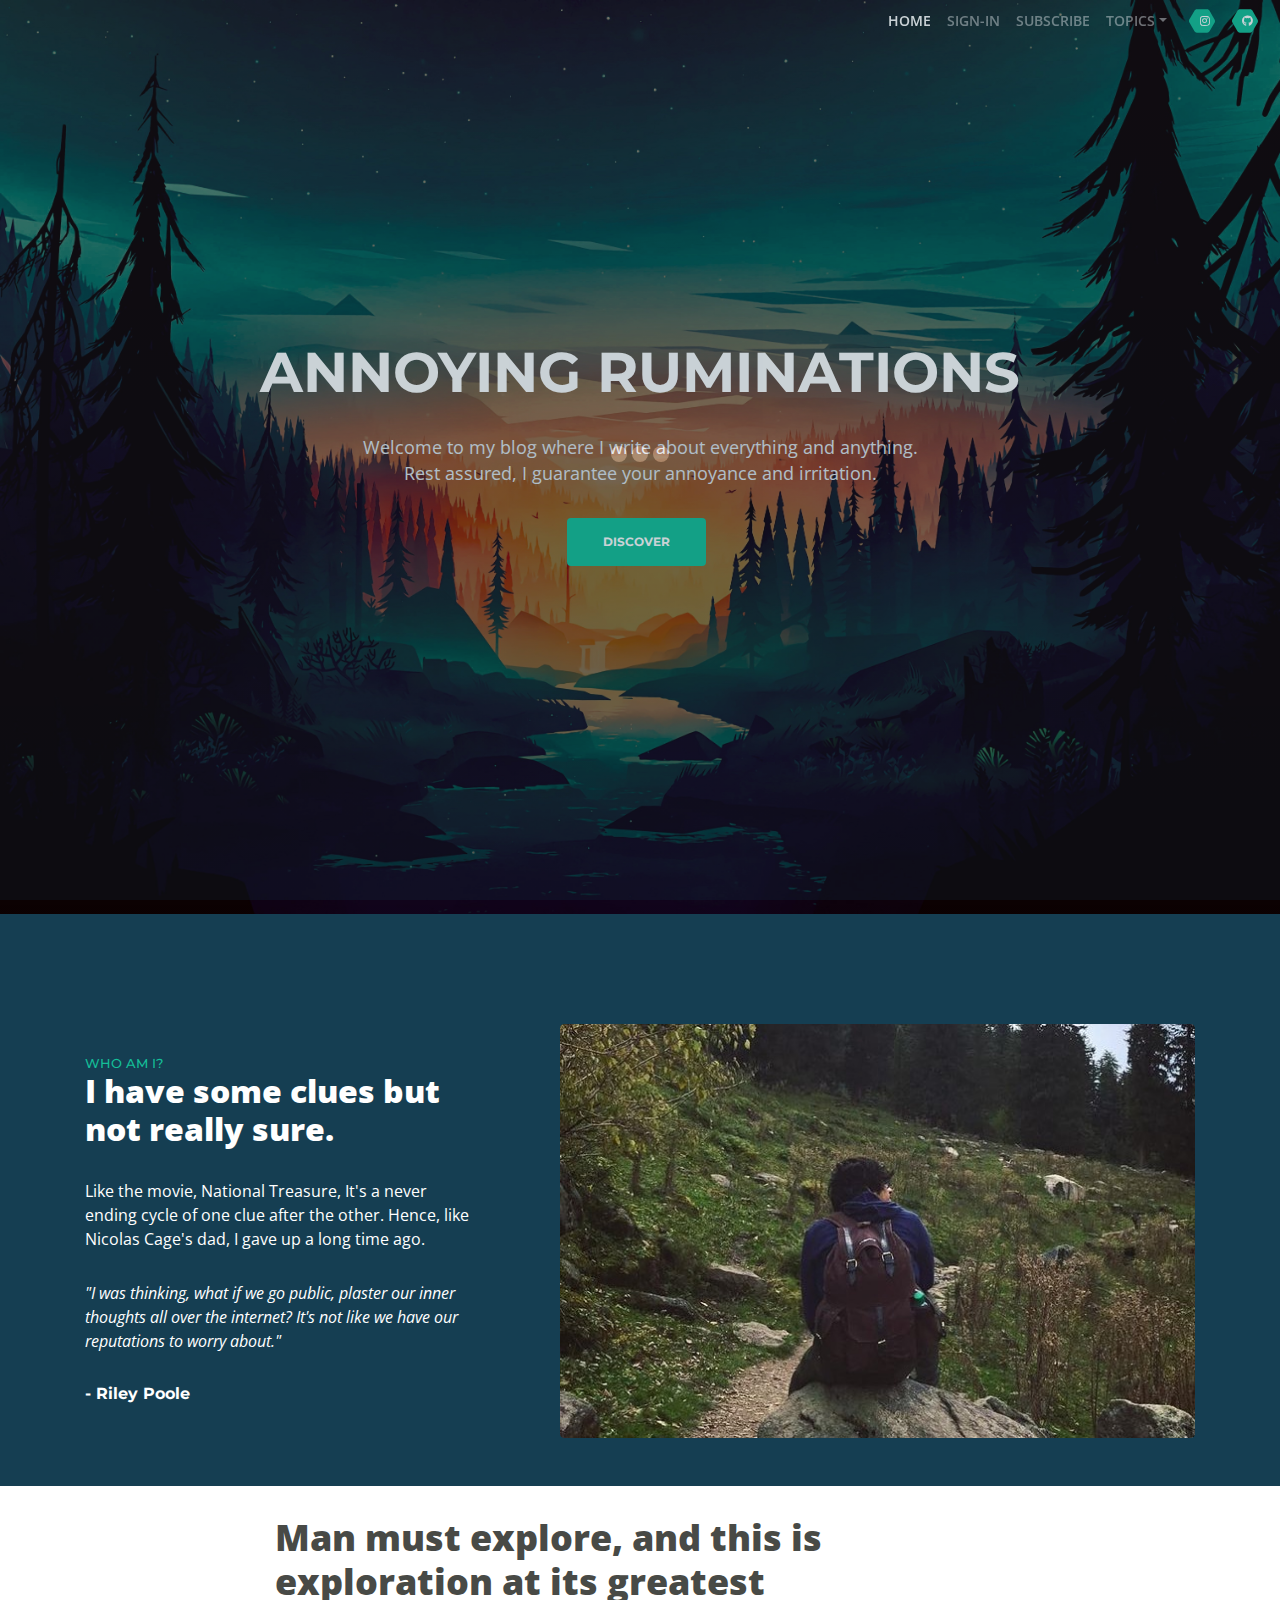
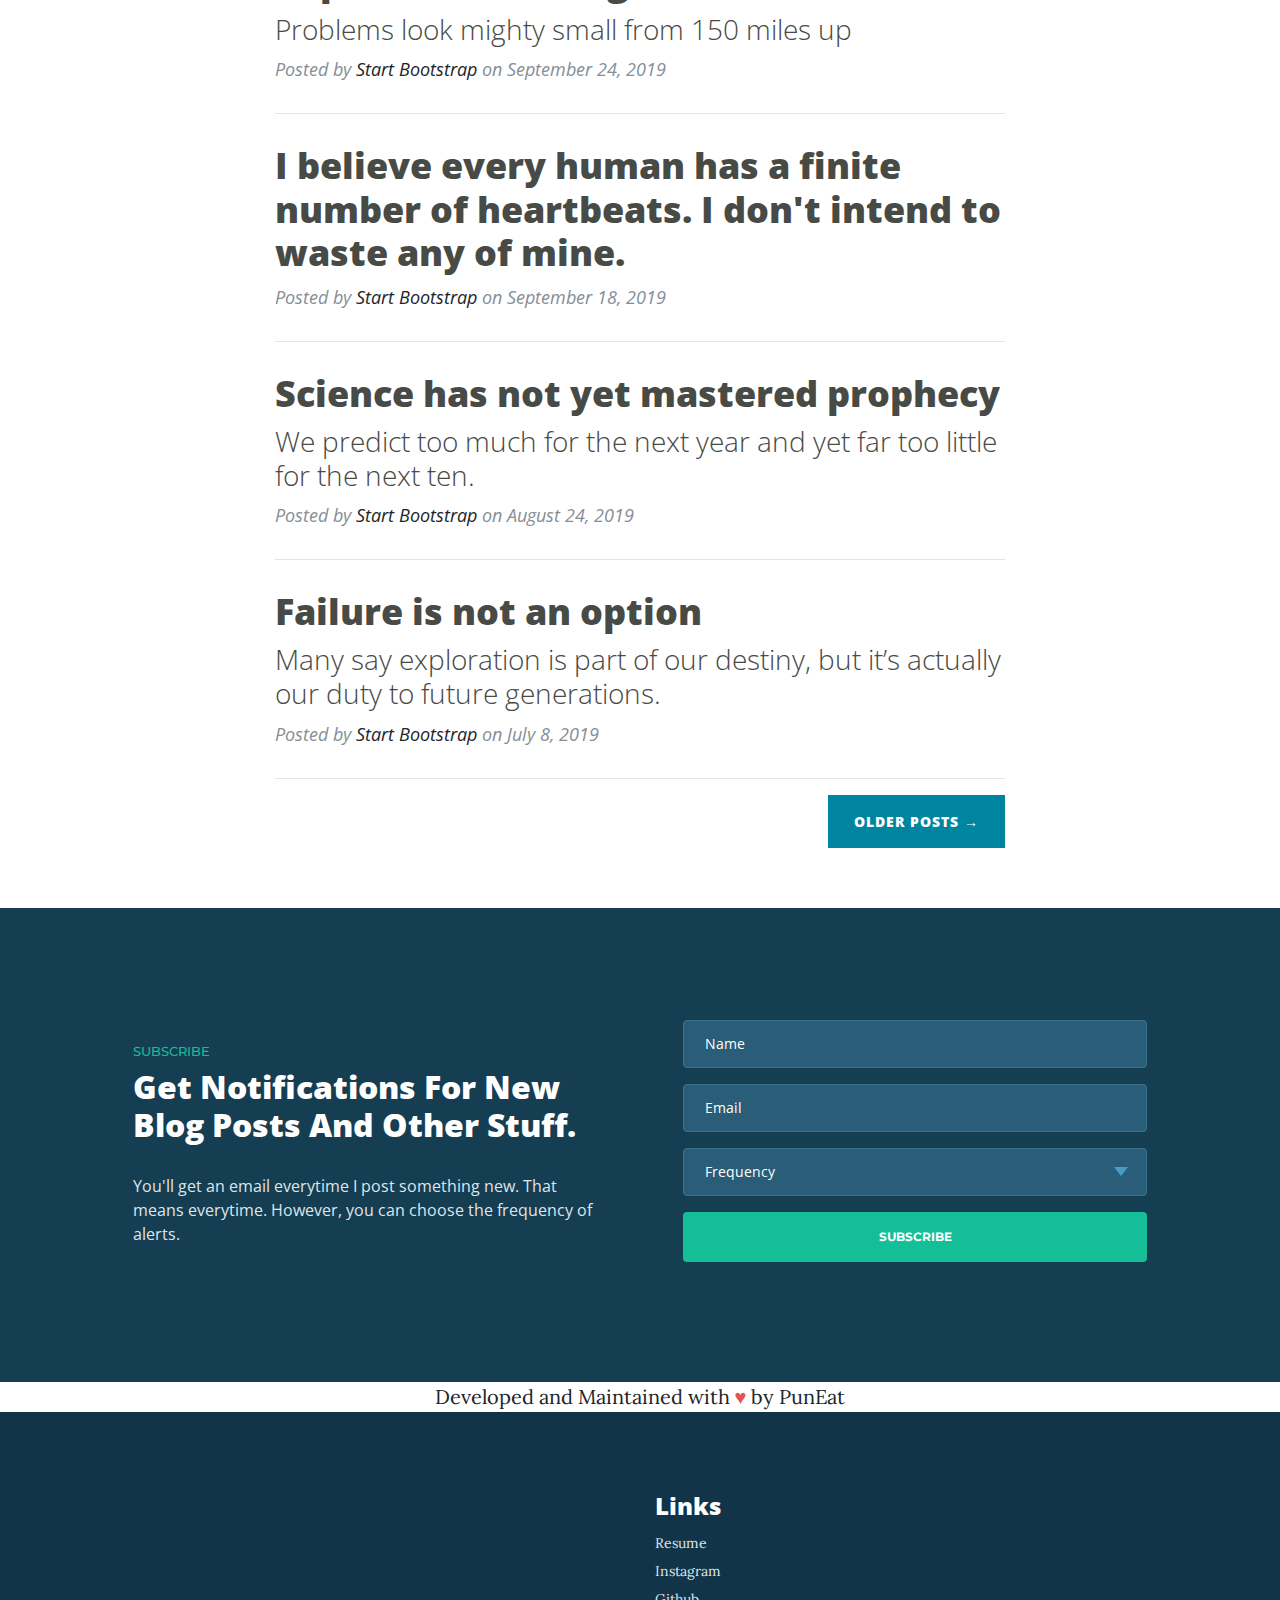
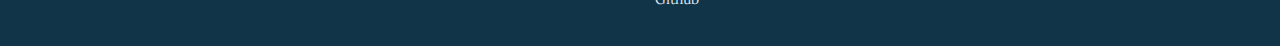
==== index.html @ 143c1df4 "added blog components" ====
<!DOCTYPE html>
<html lang="en">
<head>
    <meta charset="utf-8">
    <meta name="viewport" content="width=device-width, initial-scale=1, shrink-to-fit=no">
    
    <!-- SEO Meta Tags -->


    <!-- OG Meta Tags to improve the way the post looks when you share the page on LinkedIn, Facebook, Google+ -->
	<meta property="og:site_name" content="" /> <!-- website name -->
	<meta property="og:site" content="" /> <!-- website link -->
	<meta property="og:title" content=""/> <!-- title shown in the actual shared post -->
	<meta property="og:description" content="" /> <!-- description shown in the actual shared post -->
	<meta property="og:image" content="" /> <!-- image link, make sure it's jpg -->
	<meta property="og:url" content="" /> <!-- where do you want your post to link to -->
	<meta property="og:type" content="article" />

    <!-- Website Title -->
    <title>my Blog</title>
    
    <!-- Styles -->
    <link href="https://fonts.googleapis.com/css?family=Montserrat:500,700&display=swap&subset=latin-ext" rel="stylesheet">
    <link href="https://fonts.googleapis.com/css?family=Open+Sans:400,400i,600&display=swap&subset=latin-ext" rel="stylesheet">
    <link href="css/bootstrap.css" rel="stylesheet">
    <link href="css/fontawesome-all.css" rel="stylesheet">
    <link href="css/swiper.css" rel="stylesheet">
	<link href="css/magnific-popup.css" rel="stylesheet">
	<link href="css/styles.css" rel="stylesheet">

    <link href="vendor/bootstrap/css/bootstrap.min.css" rel="stylesheet">

  <!-- Custom fonts for this template -->
  <link href="vendor/fontawesome-free/css/all.min.css" rel="stylesheet" type="text/css">
  <link href='https://fonts.googleapis.com/css?family=Lora:400,700,400italic,700italic' rel='stylesheet' type='text/css'>
  <link href='https://fonts.googleapis.com/css?family=Open+Sans:300italic,400italic,600italic,700italic,800italic,400,300,600,700,800' rel='stylesheet' type='text/css'>

  <!-- Custom styles for this template -->
  <link href="css/clean-blog.min.css" rel="stylesheet">
	
	<!-- Favicon  -->
    <link rel="icon" href="images/favicon.png">
</head>
<body data-spy="scroll" data-target=".fixed-top">
    
    <!-- Preloader -->
	<div class="spinner-wrapper">
        <div class="spinner">
            <div class="bounce1"></div>
            <div class="bounce2"></div>
            <div class="bounce3"></div>
        </div>
    </div>
    <!-- end of preloader -->
    

    <!-- Navbar -->
    <nav class="navbar navbar-expand-md navbar-dark navbar-custom fixed-top">
        <!-- Text Logo - Use this if you don't have a graphic logo -->
        <!-- <a class="navbar-brand logo-text page-scroll" href="index.html">Aria</a> -->

        <!-- Image Logo -->
        <!-- <a class="navbar-brand logo-image" href="index.html"><img src="images/me.png" alt="alternative"></a> -->
        
        <!-- Mobile Menu Toggle Button -->
        <button class="navbar-toggler" type="button" data-toggle="collapse" data-target="#navbarsExampleDefault" aria-controls="navbarsExampleDefault" aria-expanded="false" aria-label="Toggle navigation">
            <span class="navbar-toggler-awesome fas fa-bars"></span>
            <span class="navbar-toggler-awesome fas fa-times"></span>
        </button>
        <!-- end of mobile menu toggle button -->

        <div class="collapse navbar-collapse" id="navbarsExampleDefault">
            <ul class="navbar-nav ml-auto">
                <li class="nav-item">
                    <a class="nav-link page-scroll" href="#header">HOME <span class="sr-only">(current)</span></a>
                </li>

                <li class="nav-item">
                    <a class="nav-link page-scroll" href="login.html">SIGN-IN <span class="sr-only">(current)</span></a>
                </li>

                <li class="nav-item">
                    <a class="nav-link page-scroll" href="#subscribe">SUBSCRIBE <span class="sr-only">(current)</span></a>
                </li>


                <!-- Dropdown Menu -->          
                <li class="nav-item dropdown">
                    <a class="nav-link dropdown-toggle page-scroll" href="#about" id="navbarDropdown" role="button" aria-haspopup="true" aria-expanded="false">TOPICS</a>
                    <div class="dropdown-menu" aria-labelledby="navbarDropdown">
                        <a class="dropdown-item" href="terms-conditions.html"><span class="item-text">SCIENCE</span></a>
                        <div class="dropdown-items-divide-hr"></div>

                        <a class="dropdown-item" href="privacy-policy.html"><span class="item-text">ABSTRACT</span></a>
                        <div class="dropdown-items-divide-hr"></div>

                        <a class="dropdown-item" href="privacy-policy.html"><span class="item-text">PERSONAL</span></a>
                        <div class="dropdown-items-divide-hr"></div>

                        <a class="dropdown-item" href="privacy-policy.html"><span class="item-text">WORLD AFFAIRS</span></a>
                        <div class="dropdown-items-divide-hr"></div>

                        <a class="dropdown-item" href="privacy-policy.html"><span class="item-text">NATIONAL AFFAIRS</span></a>
                    </div>
                </li>
                <!-- end of dropdown menu -->

            </ul>
            <span class="nav-item social-icons">
                <span class="fa-stack">
                    <a href="https://www.instagram.com/pun_eat/">
                        <span class="hexagon"></span>
                        <i class="fab fa-instagram fa-stack-1x"></i>
                    </a>
                </span>
                <span class="fa-stack">
                    <a href="https://github.com/puneat">
                        <span class="hexagon"></span>
                        <i class="fab fa-github fa-stack-1x"></i>
                    </a>
                </span>
            </span>
        </div>
    </nav> <!-- end of navbar -->
    <!-- end of navbar -->


    <!-- Header -->
    <header id="header" class="header">
        <div class="header-content">
            <div class="container">
                <div class="row">
                    <div class="col-lg-12">
                        <div class="text-container">
                            <h1>ANNOYING <span id="js-rotating">RUMINATIONS, BROODINGS, POSTULATIONS</span></h1>
                            <p class="p-heading p-large">Welcome to my blog where I write about everything and anything.<br> Rest assured, I guarantee your annoyance and irritation.</p>
                            <a class="btn-solid-lg page-scroll" href="#intro">DISCOVER</a>
                        </div>
                    </div> <!-- end of col -->
                </div> <!-- end of row -->
            </div> <!-- end of container -->
        </div> <!-- end of header-content -->
    </header> <!-- end of header -->
    <!-- end of header -->


    <!-- Intro -->
    <div id="intro" class="basic-1">
        <div class="container">
            <div class="row">
                <div class="col-lg-5">
                    <div class="text-container">
                        <div class="section-title">WHO AM I?</div>
                        <h2>I have some clues but not really sure.</h2>
                        <p>Like the movie, National Treasure, It's a never ending cycle of one clue after the other. Hence, like Nicolas Cage's dad, I gave up a long time ago.</p>
                        <p class="testimonial-text">"I was thinking, what if we go public, plaster our inner thoughts all over the internet? It's not like we have our reputations to worry about."</p>
                        <div class="testimonial-author"> - Riley Poole</div>
                    </div> <!-- end of text-container -->
                </div> <!-- end of col -->
                <div class="col-lg-7">
                    <div class="image-container">
                        <img class="img-fluid" src="images/intro.jpg" alt="alternative">
                    </div> <!-- end of image-container -->
                </div> <!-- end of col -->
            </div> <!-- end of row -->
        </div> <!-- end of container -->
    </div> <!-- end of basic-1 -->
    <!-- end of intro -->

<!-- BLOG CONTENT -- derives from clean-blog.css-->

  <div class="container">
    <div class="row">
      <div class="col-lg-8 col-md-10 mx-auto">
        <div class="post-preview">
          <a href="post.html">
            <h2 class="post-title">
              Man must explore, and this is exploration at its greatest
            </h2>
            <h3 class="post-subtitle">
              Problems look mighty small from 150 miles up
            </h3>
          </a>
          <p class="post-meta">Posted by
            <a href="#">Start Bootstrap</a>
            on September 24, 2019</p>
        </div>
        <hr>
        <div class="post-preview">
          <a href="post.html">
            <h2 class="post-title">
              I believe every human has a finite number of heartbeats. I don't intend to waste any of mine.
            </h2>
          </a>
          <p class="post-meta">Posted by
            <a href="#">Start Bootstrap</a>
            on September 18, 2019</p>
        </div>
        <hr>
        <div class="post-preview">
          <a href="post.html">
            <h2 class="post-title">
              Science has not yet mastered prophecy
            </h2>
            <h3 class="post-subtitle">
              We predict too much for the next year and yet far too little for the next ten.
            </h3>
          </a>
          <p class="post-meta">Posted by
            <a href="#">Start Bootstrap</a>
            on August 24, 2019</p>
        </div>
        <hr>
        <div class="post-preview">
          <a href="post.html">
            <h2 class="post-title">
              Failure is not an option
            </h2>
            <h3 class="post-subtitle">
              Many say exploration is part of our destiny, but it’s actually our duty to future generations.
            </h3>
          </a>
          <p class="post-meta">Posted by
            <a href="#">Start Bootstrap</a>
            on July 8, 2019</p>
        </div>
        <hr>
        <!-- Pager -->
        <div class="clearfix">
          <a class="btn btn-primary float-right" href="#">Older Posts &rarr;</a>
        </div>
      </div>
    </div>
  </div>
  <br>
  <br>

<!-- Call Me -->
    <div id="subscribe" class="form-1">
        <div class="container">
            <div class="row">
                <div class="col-lg-6">
                    <div class="text-container">
                        <div class="section-title">SUBSCRIBE</div>
                        <h2 class="white">Get Notifications For New Blog Posts And Other Stuff.</h2>
                        <p class="white">You'll get an email everytime I post something new. That means everytime. However, you can choose the frequency of alerts.</p>
                        
                    </div>
                </div> <!-- end of col -->
                <div class="col-lg-6">
                   
                    <!-- Call Me Form -->
                    <form id="my-form" data-toggle="validator" data-focus="false" action="https://formspree.io/f/mdoplpey" method="POST">
                        <div class="form-group">
                            <input type="text" class="form-control-input" id="name" name="name" required>
                            <label class="label-control" for="name">Name</label>
                            <div class="help-block with-errors"></div>
                        </div>

                        <div class="form-group">
                            <input type="email" class="form-control-input" id="email" name="email" required>
                            <label class="label-control" for="email">Email</label>
                            <div class="help-block with-errors"></div>
                        </div>

                        <div class="form-group">
                            <select class="form-control-select" id="select" required>
                                <option class="select-option" value="" disabled selected>Frequency</option>
                                <option class="select-option" value="Everytime">Everytime (100%)</option>
                                <option class="select-option" value="Every Second Time">Every Second Time (50%)</option>
                                <option class="select-option" value="Rarely">Rarely (25%)</option>
                            </select>
                            <div class="help-block with-errors"></div>
                        </div>
                        <div class="form-group">
                            <button type="submit" id="my-form-button" class="form-control-submit-button">SUBSCRIBE</button>
                        </div>
                        <p id="my-form-status"></p>
                    </form>
                    <!-- end of call me form -->
                    
                </div> <!-- end of col -->
            </div> <!-- end of row -->
        </div> <!-- end of container -->
    </div> <!-- end of form-1 -->
    <!-- end of call me -->
<center>
    Developed and Maintained with <span style="color: #e25555;">&#9829;</span> by 
    <a  href="https://puneat.github.io/">PunEat</a>
</center>

    <!-- Footer -->
    <div class="footer">
        <div class="container">
            <div class="row">
                <div class="col-md-6">
                    <div class="text-container about">

                    </div> <!-- end of text-container -->
                </div> <!-- end of col -->
                <div class="col-md-2">
                    <div class="text-container">
                        <h4>Links</h4>
                        <ul class="list-unstyled li-space-lg white">
                            <li>
                                <a class="white" href="https://puneat.github.io/">Resume</a>
                            </li>
                            <li>
                                <a class="white" href="https://www.instagram.com/pun_eat/">Instagram</a>
                            </li>
                            <li>
                                <a class="white" href="https://github.com/puneat">Github</a>
                            </li>
                        </ul>
                    </div> <!-- end of text-container -->
                </div> <!-- end of col -->
                
            </div> <!-- end of row -->
        </div> <!-- end of container -->
    </div> <!-- end of footer -->  
    <!-- end of footer -->



    
    	
    <!-- Scripts -->
<script>
  window.addEventListener("DOMContentLoaded", function() {

    // get the form elements defined in your form HTML above
    
    var form = document.getElementById("my-form");
    var button = document.getElementById("my-form-button");
    var status = document.getElementById("my-form-status");

    // Success and Error functions for after the form is submitted
    
    function success() {
      form.reset();
      button.style = "display: none ";
      status.innerHTML = "Thanks!";
    }

    function error() {
      status.innerHTML = "Oops! There was a problem.";
    }

    // handle the form submission event

    form.addEventListener("submit", function(ev) {
      ev.preventDefault();
      var data = new FormData(form);
      ajax(form.method, form.action, data, success, error);
    });
  });
  
  // helper function for sending an AJAX request

  function ajax(method, url, data, success, error) {
    var xhr = new XMLHttpRequest();
    xhr.open(method, url);
    xhr.setRequestHeader("Accept", "application/json");
    xhr.onreadystatechange = function() {
      if (xhr.readyState !== XMLHttpRequest.DONE) return;
      if (xhr.status === 200) {
        success(xhr.response, xhr.responseType);
      } else {
        error(xhr.status, xhr.response, xhr.responseType);
      }
    };
    xhr.send(data);
  }
</script>
    <script src="js/jquery.min.js"></script> <!-- jQuery for Bootstrap's JavaScript plugins -->
    <script src="js/popper.min.js"></script> <!-- Popper tooltip library for Bootstrap -->
    <script src="js/bootstrap.min.js"></script> <!-- Bootstrap framework -->
    <script src="js/jquery.easing.min.js"></script> <!-- jQuery Easing for smooth scrolling between anchors -->
    <script src="js/swiper.min.js"></script> <!-- Swiper for image and text sliders -->
    <script src="js/jquery.magnific-popup.js"></script> <!-- Magnific Popup for lightboxes -->
    <script src="js/morphext.min.js"></script> <!-- Morphtext rotating text in the header -->
    <script src="js/isotope.pkgd.min.js"></script> <!-- Isotope for filter -->
    <script src="js/validator.min.js"></script> <!-- Validator.js - Bootstrap plugin that validates forms -->
    <script src="js/scripts.js"></script> <!-- Custom scripts -->


  <!-- Custom scripts for this template -->
</body>
</html>
---- css/styles.css ----
/* Template: Aria - Business HTML Landing Page Template
   Author: Inovatik
   Created: Jul 2019
   Description: Master CSS file
*/

/*****************************************
Table Of Contents:

01. General Styles
02. Preloader
03. Navigation
04. Header
05. Intro
06. Description
07. Services
08. Details 1
09. Details 2
10. Testimonials
11. Call Me
12. Projects
13. Project Lightboxes
14. Team
15. About
16. Contact
17. Footer
18. Copyright
19. Back To Top Button
20. Extra Pages
21. Media Queries
******************************************/

/*****************************************
Colors:

- Backgrounds - light gray #fbfbfb
- Background - dark blue #153e52
- Backgrounds navbar, footer - dark gray #113448
- Buttons, bullets, icons - green #14bf98
- Headings text - black #484a46
- Body text - gray #787976
- Body text - light gray #dfe5ec
******************************************/


/******************************/
/*     01. General Styles     */
/******************************/
body,
html {
    width: 100%;
	height: 100%;
}

body, p {
	color: #787976; 
	font: 400 1rem/1.5625rem "Open Sans", sans-serif;
}

.p-large {
	font: 400 1.125rem/1.625rem "Open Sans", sans-serif;
}

.p-small {
	font: 400 0.875rem/1.375rem "Open Sans", sans-serif;
}

.p-heading {
	margin-bottom: 3.5rem;
	text-align: center;
}

.li-space-lg li {
	margin-bottom: 0.375rem;
}

.indent {
	padding-left: 1.25rem;
}

h1 {
	color: #484a46;
	font: 700 2.5rem/3rem "Montserrat", sans-serif;
}

h2 {
	color: #484a46;
	font: 700 1.75rem/2.125rem "Montserrat", sans-serif;
}

h3 {
	color: #484a46;
	font: 700 1.375rem/1.75rem "Montserrat", sans-serif;
}

h4 {
	color: #484a46;
	font: 700 1.25rem/1.625rem "Montserrat", sans-serif;
}

h5 {
	color: #484a46;
	font: 700 1.125rem/1.5rem "Montserrat", sans-serif;
}

h6 {
	color: #484a46;
	font: 700 1rem/1.375rem "Montserrat", sans-serif;
}

a {
	color: #787976;
	text-decoration: underline;
}

a:hover {
	color: #787976;
	text-decoration: underline;
}

a.green {
	color: #14bf98;
}

a.white,
.white {
	color: #dfe5ec;
}

.testimonial-text {
	font-style: italic;
}

.testimonial-author {
	font: 700 1rem/1.375rem "Montserrat", sans-serif;
}

strong {
	color: #484a46;
}

.section-title {
	color: #14bf98;
	font: 500 0.8125rem/1.125rem "Montserrat", sans-serif;
}

.btn-solid-reg {
	display: inline-block;
	padding: 1.1875rem 1.875rem 1.1875rem 1.875rem;
	border: 0.125rem solid #14bf98;
	border-radius: 0.25rem;
	background-color: #14bf98;
	color: #fff;
	font: 700 0.75rem/0 "Montserrat", sans-serif;
	text-decoration: none;
	transition: all 0.2s;
}

.btn-solid-reg:hover {
	background-color: transparent;
	color: #14bf98;
	text-decoration: none;
}

.btn-solid-lg {
	display: inline-block;
	padding: 1.375rem 2.125rem 1.375rem 2.125rem;
	border: 0.125rem solid #14bf98;
	border-radius: 0.25rem;
	background-color: #14bf98;
	color: #fff;
	font: 700 0.75rem/0 "Montserrat", sans-serif;
	text-decoration: none;
	transition: all 0.2s;
}

.btn-solid-lg:hover {
	background-color: transparent;
	color: #14bf98;
	text-decoration: none;
}

.btn-outline-reg {
	display: inline-block;
	padding: 1.1875rem 1.875rem 1.1875rem 1.875rem;
	border: 0.125rem solid #787976;
	border-radius: 0.25rem;
	background-color: transparent;
	color: #787976;
	font: 700 0.75rem/0 "Montserrat", sans-serif;
	text-decoration: none;
	transition: all 0.2s;
}

.btn-outline-reg:hover {
	background-color: #787976;
	color: #fff;
	text-decoration: none;
}

.btn-outline-lg {
	display: inline-block;
	padding: 1.375rem 2.125rem 1.375rem 2.125rem;
	border: 0.125rem solid #787976;
	border-radius: 0.25rem;
	background-color: transparent;
	color: #787976;
	font: 700 0.75rem/0 "Montserrat", sans-serif;
	text-decoration: none;
	transition: all 0.2s;
}

.btn-outline-lg:hover {
	background-color: #787976;
	color: #fff;
	text-decoration: none;
}

.btn-outline-sm {
	display: inline-block;
	padding: 1rem 1.625rem 0.9375rem 1.625rem;
	border: 0.125rem solid #787976;
	border-radius: 0.25rem;
	background-color: transparent;
	color: #787976;
	font: 700 0.75rem/0 "Montserrat", sans-serif;
	text-decoration: none;
	transition: all 0.2s;
}

.btn-outline-sm:hover {
	background-color: #787976;
	color: #fff;
	text-decoration: none;
}

.form-group {
	position: relative;
	margin-bottom: 1.25rem;
}

.form-group.has-error.has-danger {
	margin-bottom: 0.625rem;
}

.form-group.has-error.has-danger .help-block.with-errors ul {
	margin-top: 0.375rem;
}

.label-control {
	position: absolute;
	top: 0.8125rem;
	left: 1.375rem;
	color: #787976;
	opacity: 1;
	font: 400 0.875rem/1.375rem "Open Sans", sans-serif;
	cursor: text;
	transition: all 0.2s ease;
}

/* IE10+ hack to solve lower label text position compared to the rest of the browsers */
@media screen and (-ms-high-contrast: active), screen and (-ms-high-contrast: none) {  
	.label-control {
		top: 0.9375rem;
	}
}

.form-control-input:focus + .label-control,
.form-control-input.notEmpty + .label-control,
.form-control-textarea:focus + .label-control,
.form-control-textarea.notEmpty + .label-control {
	top: 0.125rem;
	opacity: 1;
	font-size: 0.75rem;
	font-weight: 500;
}

.form-control-input,
.form-control-select {
	display: block; /* needed for proper display of the label in Firefox, IE, Edge */
	width: 100%;
	padding-top: 1.25rem;
	padding-bottom: 0.25rem;
	padding-left: 1.3125rem;
	border: 1px solid #dadada;
	border-radius: 0.25rem;
	background-color: #fff;
	color: #787976;
	font: 400 0.875rem/1.375rem "Open Sans", sans-serif;
	transition: all 0.2s;
	-webkit-appearance: none; /* removes inner shadow on form inputs on ios safari */
}

.form-control-select {
	padding-top: 0.5rem;
	padding-bottom: 0.5rem;
	height: 3rem;
}

/* IE10+ hack to solve lower label text position compared to the rest of the browsers */
@media screen and (-ms-high-contrast: active), screen and (-ms-high-contrast: none) {  
	.form-control-input {
		padding-top: 1.25rem;
		padding-bottom: 0.75rem;
		line-height: 1.75rem;
	}

	.form-control-select {
		padding-top: 0.875rem;
		padding-bottom: 0.75rem;
		height: 3.125rem;
		line-height: 2.125rem;
	}
}

select {
    /* you should keep these first rules in place to maintain cross-browser behavior */
    -webkit-appearance: none;
	-moz-appearance: none;
	-ms-appearance: none;
    -o-appearance: none;
    appearance: none;
    background-image: url('../images/down-arrow.png');
    background-position: 96% 50%;
    background-repeat: no-repeat;
    outline: none;
}

select::-ms-expand {
    display: none; /* removes the ugly default down arrow on select form field in IE11 */
}

.form-control-textarea {
	display: block; /* used to eliminate a bottom gap difference between Chrome and IE/FF */
	width: 100%;
	height: 8rem; /* used instead of html rows to normalize height between Chrome and IE/FF */
	padding-top: 1.25rem;
	padding-left: 1.3125rem;
	border: 1px solid #dadada;
	border-radius: 0.25rem;
	background-color: #fff;
	color: #787976;
	font: 400 1rem/1.5625rem "Open Sans", sans-serif;
	transition: all 0.2s;
}

.form-control-input:focus,
.form-control-select:focus,
.form-control-textarea:focus {
	border: 1px solid #a1a1a1;
	outline: none; /* Removes blue border on focus */
}

.form-control-input:hover,
.form-control-select:hover,
.form-control-textarea:hover {
	border: 1px solid #a1a1a1;
}

.checkbox {
	font: 400 0.875rem/1.375rem "Open Sans", sans-serif;
}

input[type='checkbox'] {
	vertical-align: -15%;
	margin-right: 0.375rem;
}

/* IE10+ hack to raise checkbox field position compared to the rest of the browsers */
@media screen and (-ms-high-contrast: active), screen and (-ms-high-contrast: none) {  
	input[type='checkbox'] {
		vertical-align: -9%;
	}
}

.form-control-submit-button {
	display: inline-block;
	width: 100%;
	height: 3.125rem;
	border: 0.125rem solid #14bf98;
	border-radius: 0.25rem;
	background-color: #14bf98;
	color: #fff;
	font: 700 0.75rem/1.75rem "Montserrat", sans-serif;
	cursor: pointer;
	transition: all 0.2s;
}

.form-control-submit-button:hover {
	background-color: transparent;
	color: #14bf98;
}

/* Form Success And Error Message Formatting */
#lmsgSubmit.h3.text-center.tada.animated,
#cmsgSubmit.h3.text-center.tada.animated,
#pmsgSubmit.h3.text-center.tada.animated,
#lmsgSubmit.h3.text-center,
#cmsgSubmit.h3.text-center,
#pmsgSubmit.h3.text-center {
	display: block;
	margin-bottom: 0;
	color: #b93636;
	font: 400 1.125rem/1rem "Open Sans", sans-serif;
}

.help-block.with-errors .list-unstyled {
	color: #787976;
	font-size: 0.75rem;
	line-height: 1.125rem;
	text-align: left;
}

.help-block.with-errors ul {
	margin-bottom: 0;
}
/* end of form success and error message formatting */

/* Form Success And Error Message Animation - Animate.css */
@-webkit-keyframes tada {
	from {
		-webkit-transform: scale3d(1, 1, 1);
		-ms-transform: scale3d(1, 1, 1);
		transform: scale3d(1, 1, 1);
	}
	10%, 20% {
		-webkit-transform: scale3d(.9, .9, .9) rotate3d(0, 0, 1, -3deg);
		-ms-transform: scale3d(.9, .9, .9) rotate3d(0, 0, 1, -3deg);
		transform: scale3d(.9, .9, .9) rotate3d(0, 0, 1, -3deg);
	}
	30%, 50%, 70%, 90% {
		-webkit-transform: scale3d(1.1, 1.1, 1.1) rotate3d(0, 0, 1, 3deg);
		-ms-transform: scale3d(1.1, 1.1, 1.1) rotate3d(0, 0, 1, 3deg);
		transform: scale3d(1.1, 1.1, 1.1) rotate3d(0, 0, 1, 3deg);
	}
	40%, 60%, 80% {
		-webkit-transform: scale3d(1.1, 1.1, 1.1) rotate3d(0, 0, 1, -3deg);
		-ms-transform: scale3d(1.1, 1.1, 1.1) rotate3d(0, 0, 1, -3deg);
		transform: scale3d(1.1, 1.1, 1.1) rotate3d(0, 0, 1, -3deg);
	}
	to {
		-webkit-transform: scale3d(1, 1, 1);
		-ms-transform: scale3d(1, 1, 1);
		transform: scale3d(1, 1, 1);
	}
}

@keyframes tada {
	from {
		-webkit-transform: scale3d(1, 1, 1);
		-ms-transform: scale3d(1, 1, 1);
		transform: scale3d(1, 1, 1);
	}
	10%, 20% {
		-webkit-transform: scale3d(.9, .9, .9) rotate3d(0, 0, 1, -3deg);
		-ms-transform: scale3d(.9, .9, .9) rotate3d(0, 0, 1, -3deg);
		transform: scale3d(.9, .9, .9) rotate3d(0, 0, 1, -3deg);
	}
	30%, 50%, 70%, 90% {
		-webkit-transform: scale3d(1.1, 1.1, 1.1) rotate3d(0, 0, 1, 3deg);
		-ms-transform: scale3d(1.1, 1.1, 1.1) rotate3d(0, 0, 1, 3deg);
		transform: scale3d(1.1, 1.1, 1.1) rotate3d(0, 0, 1, 3deg);
	}
	40%, 60%, 80% {
		-webkit-transform: scale3d(1.1, 1.1, 1.1) rotate3d(0, 0, 1, -3deg);
		-ms-transform: scale3d(1.1, 1.1, 1.1) rotate3d(0, 0, 1, -3deg);
		transform: scale3d(1.1, 1.1, 1.1) rotate3d(0, 0, 1, -3deg);
	}
	to {
		-webkit-transform: scale3d(1, 1, 1);
		-ms-transform: scale3d(1, 1, 1);
		transform: scale3d(1, 1, 1);
	}
}

.tada {
	-webkit-animation-name: tada;
	animation-name: tada;
}

.animated {
	-webkit-animation-duration: 1s;
	animation-duration: 1s;
	-webkit-animation-fill-mode: both;
	animation-fill-mode: both;
}
/* end of form success and error message animation - Animate.css */

/* Fade-move Animation For Lightbox - Magnific Popup */
/* at start */
.my-mfp-slide-bottom .zoom-anim-dialog {
	opacity: 0;
	transition: all 0.2s ease-out;
	-webkit-transform: translateY(-1.25rem) perspective(37.5rem) rotateX(10deg);
	-ms-transform: translateY(-1.25rem) perspective(37.5rem) rotateX(10deg);
	transform: translateY(-1.25rem) perspective(37.5rem) rotateX(10deg);
}

/* animate in */
.my-mfp-slide-bottom.mfp-ready .zoom-anim-dialog {
	opacity: 1;
	-webkit-transform: translateY(0) perspective(37.5rem) rotateX(0); 
	-ms-transform: translateY(0) perspective(37.5rem) rotateX(0); 
	transform: translateY(0) perspective(37.5rem) rotateX(0); 
}

/* animate out */
.my-mfp-slide-bottom.mfp-removing .zoom-anim-dialog {
	opacity: 0;
	-webkit-transform: translateY(-0.625rem) perspective(37.5rem) rotateX(10deg); 
	-ms-transform: translateY(-0.625rem) perspective(37.5rem) rotateX(10deg); 
	transform: translateY(-0.625rem) perspective(37.5rem) rotateX(10deg); 
}

/* dark overlay, start state */
.my-mfp-slide-bottom.mfp-bg {
	opacity: 0;
	transition: opacity 0.2s ease-out;
}

/* animate in */
.my-mfp-slide-bottom.mfp-ready.mfp-bg {
	opacity: 0.8;
}
/* animate out */
.my-mfp-slide-bottom.mfp-removing.mfp-bg {
	opacity: 0;
}
/* end of fade-move animation for lightbox - magnific popup */

/* Fade Animation For Image Slider - Magnific Popup */
@-webkit-keyframes fadeIn {
	from {
		opacity: 0;
	}
	to {
		opacity: 1;
	}
}

@keyframes fadeIn {
	from {
		opacity: 0;
	}
	to {
		opacity: 1;
	}
}

.fadeIn {
	-webkit-animation: fadeIn 0.6s;
	animation: fadeIn 0.6s;
}

@-webkit-keyframes fadeOut {
	from {
		opacity: 1;
	}
	to {
		opacity: 0;
	}
}

@keyframes fadeOut {
	from {
		opacity: 1;
	}
	to {
		opacity: 0;
	}
}

.fadeOut {
	-webkit-animation: fadeOut 0.8s;
	animation: fadeOut 0.8s;
}
/* end of fade animation for image slider - magnific popup */


/*************************/
/*     02. Preloader     */
/*************************/
.spinner-wrapper {
	position: fixed;
	z-index: 999999;
	top: 0;
	right: 0;
	bottom: 0;
	left: 0;
	background: #113448;
}

.spinner {
	position: absolute;
	top: 50%; /* centers the loading animation vertically one the screen */
	left: 50%; /* centers the loading animation horizontally one the screen */
	width: 3.75rem;
	height: 1.25rem;
	margin: -0.625rem 0 0 -1.875rem; /* is width and height divided by two */ 
	text-align: center;
}

.spinner > div {
	display: inline-block;
	width: 1rem;
	height: 1rem;
	border-radius: 100%;
	background-color: #fff;
	-webkit-animation: sk-bouncedelay 1.4s infinite ease-in-out both;
	animation: sk-bouncedelay 1.4s infinite ease-in-out both;
}

.spinner .bounce1 {
	-webkit-animation-delay: -0.32s;
	animation-delay: -0.32s;
}

.spinner .bounce2 {
	-webkit-animation-delay: -0.16s;
	animation-delay: -0.16s;
}

@-webkit-keyframes sk-bouncedelay {
	0%, 80%, 100% { -webkit-transform: scale(0); }
	40% { -webkit-transform: scale(1.0); }
}

@keyframes sk-bouncedelay {
	0%, 80%, 100% { 
		-webkit-transform: scale(0);
		-ms-transform: scale(0);
		transform: scale(0);
	} 40% { 
		-webkit-transform: scale(1.0);
		-ms-transform: scale(1.0);
		transform: scale(1.0);
	}
}


/**************************/
/*     03. Navigation     */
/**************************/
.navbar-custom {
	padding-top: 0.375rem;
	padding-bottom: 0.375rem;
	background-color: #113448;
	box-shadow: 0 0.0625rem 0.375rem 0 rgba(0, 0, 0, 0.1);
	font: 600 0.875rem/0.875rem "Open Sans", sans-serif;
	transition: all 0.2s;
}

.navbar-custom .navbar-brand {
	font-size: 0;
}

.navbar-custom .navbar-brand.logo-image img {
    width: 7.0625rem;
	height: 2rem;
	-webkit-backface-visibility: hidden;
}

.navbar-custom .navbar-brand.logo-text {
	margin-top: 0.25rem;
	margin-bottom: 0.25rem;
	font: 700 2.25rem/1.5rem "Montserrat", sans-serif;
	color: #fff;
	text-decoration: none;
}

.navbar-custom .navbar-nav {
	margin-top: 0.75rem;
	margin-bottom: 0.5rem;
}

.navbar-custom .nav-item .nav-link {
	padding: 0.625rem 0.75rem 0.625rem 0.75rem;
	color: #fff;
	text-decoration: none;
	transition: all 0.2s ease;
}

.navbar-custom .nav-item .nav-link:hover,
.navbar-custom .nav-item .nav-link.active {
	color: #14bf98;
}

/* Dropdown Menu */
.navbar-custom .dropdown:hover > .dropdown-menu {
	display: block; /* this makes the dropdown menu stay open while hovering it */
	min-width: auto;
	animation: fadeDropdown 0.2s; /* required for the fade animation */
}

@keyframes fadeDropdown {
    0% {
        opacity: 0;
    }

    100% {
        opacity: 1;
    }
}

.navbar-custom .dropdown-toggle:focus { /* removes dropdown outline on focus  */
	outline: 0;
}

.navbar-custom .dropdown-menu {
	margin-top: 0;
	border: none;
	border-radius: 0.25rem;
	background-color: #113448;
}

.navbar-custom .dropdown-item {
	color: #fff;
	text-decoration: none;
}

.navbar-custom .dropdown-item:hover {
	background-color: #113448;
}

.navbar-custom .dropdown-item .item-text {
	font: 600 0.875rem/0.875rem "Open Sans", sans-serif;
}

.navbar-custom .dropdown-item:hover .item-text {
	color: #14bf98;
}

.navbar-custom .dropdown-items-divide-hr {
	width: 100%;
	height: 1px;
	margin: 0.75rem auto 0.75rem auto;
	border: none;
	background-color: #b5bcc4;
	opacity: 0.2;
}
/* end of dropdown menu */

.navbar-custom .social-icons {
	display: none;
}

.navbar-custom .navbar-toggler {
	border: none;
	color: #fff;
	font-size: 2rem;
}

.navbar-custom button[aria-expanded='false'] .navbar-toggler-awesome.fas.fa-times{
	display: none;
}

.navbar-custom button[aria-expanded='false'] .navbar-toggler-awesome.fas.fa-bars{
	display: inline-block;
}

.navbar-custom button[aria-expanded='true'] .navbar-toggler-awesome.fas.fa-bars{
	display: none;
}

.navbar-custom button[aria-expanded='true'] .navbar-toggler-awesome.fas.fa-times{
	display: inline-block;
	margin-right: 0.125rem;
}


/*********************/
/*    04. Header     */
/*********************/
.header {
	background: linear-gradient(rgba(0, 0, 0, 0.3), rgba(0, 0, 0, 0.5)), url('../images/about.jpg') center center no-repeat;
	background-size: cover;
}

.header .header-content {
	padding-top: 8rem;
	padding-bottom: 2.125rem;
	text-align: center;
}

.header .text-container {
	margin-bottom: 3rem;
}

.header h1 {
	margin-bottom: 0.5rem;
	color: #fff;
}

.header .p-large {
	margin-bottom: 2rem;
	color: #dfe5ec;
}

.header .btn-solid-lg {
	margin-right: 0.5rem;
	margin-bottom: 1.25rem;
}


/*********************/
/*     05. Intro     */
/*********************/
.basic-1 {
	padding-top: 6.5rem;
	padding-bottom: 3rem;
	background-color: #153E52;
	color: #fff;
}

.basic-1 .text-container {
	margin-bottom: 3rem;

}

.basic-1 .section-title {

}

.basic-1 h2 {
	margin-bottom: 1.375rem;
	color: #fff;
}

.basic-1 p{
	color: #fff;
}

.basic-1 .testimonial-author {
	color: #484a46;
	color: #fff;
}

/* Hover Animation */
.basic-1 .image-container {
	overflow: hidden;
	border-radius: 0.25rem;
}

.basic-1 .image-container img {
	margin: 0;
	border-radius: 0.25rem;
	transition: all 0.3s;
}

.basic-1 .image-container:hover img {
	-moz-transform: scale(1.15);
	-webkit-transform: scale(1.15);
	transform: scale(1.15);
} 
/* end of hover animation */


/***************************/
/*     06. Description     */
/***************************/
.cards-1 {
	padding-top: 3rem;
	padding-bottom: 2.875rem;
}

.cards-1 .card {
	margin-bottom: 2.5rem;
	border: none;
	text-align: center;
}

.cards-1 .fa-stack {
	width: 6rem;
	height: 6rem;
	margin-right: auto;
	margin-bottom: 1rem;
	margin-left: auto;
	line-height: 6rem;
	text-align: left;
}

.cards-1 .fa-stack .hexagon {
	position: absolute;
	width: 6rem;
	height: 6rem;
	background: url('../images/hexagon-green.svg') center center no-repeat;
	background-size: 6rem 6rem;
}

.cards-1 .fa-stack-1x {
	color: #fff;
	font-size: 2rem;
}

.cards-1 .card-body {
	padding: 0;
}

.cards-1 .card-title {
	margin-bottom: 0.625rem;
}


/************************/
/*     07. Services     */
/************************/
.cards-2 {
	padding-top: 6.625rem;	
	padding-bottom: 1.25rem;	
	background-color: #fbfbfb;
}

.cards-2 .section-title {
	margin-bottom: 0.5rem;
	text-align: center;
}

.cards-2 h2 {
	margin-bottom: 3.25rem;
	text-align: center;
}

.cards-2 .card {
	margin-bottom: 5.625rem;
	border: none;
	background-color: transparent;
}

.cards-2 .card-image img {
	border-top-left-radius: 0.375rem;
	border-top-right-radius: 0.375rem;
}

.cards-2 .card-body {
	padding: 2.25rem 2rem 2.125rem 2rem;
	border: 1px solid #ebe8e8;
	border-bottom-left-radius: 0.375rem;
	border-bottom-right-radius: 0.375rem;
	background-color: #fff;
}

.cards-2 h3 {
	margin-bottom: 0.75rem;
	text-align: center;
}

.cards-2 .list-unstyled {
	margin-bottom: 1.5rem;
}

.cards-2 .list-unstyled .fas {
	color: #14bf98;
	font-size: 0.5rem;
	line-height: 1.375rem;
}

.cards-2 .list-unstyled .media-body {
	margin-left: 0.625rem;
}

.cards-2 .price {
	margin-bottom: 0.25rem;
	color: #484a46;
	font: 700 1rem/1.5rem "Montserrat", sans-serif;
	text-align: center;
}

.cards-2 .price span {
	color: #14bf98;
}

.cards-2 .button-container {
	margin-top: -1.375rem;
	text-align: center;
}

.cards-2 .btn-solid-reg:hover {
	background-color: #fff;
}


/*************************/
/*     08. Details 1     */
/*************************/
.accordion .area-1 {
	height: 27rem;
	background: url('../images/details-1-background.jpg') center center no-repeat;
	background-size: cover;
}

.accordion .accordion-container {
	max-width: 90%;
	margin-right: auto;
	margin-left: auto;
	padding-top: 6.375rem;
	padding-bottom: 1.5rem;
}

.accordion h2 {
	margin-bottom: 1.625rem;
}

.accordion .item {
	margin-bottom: 2rem;
}

.accordion h4 {
	margin-bottom: 0;
}

.accordion span[aria-expanded="true"] .circle-numbering,
.accordion span[aria-expanded="false"] .circle-numbering {
	display: inline-block;
	width: 2.25rem;
	height: 2.25rem;
	margin-right: 0.875rem;
	border: 0.125rem solid #14bf98;
	border-radius: 50%;
	background-color: #14bf98;
	color: #fff;
	font: 700 1rem/2.125rem "Montserrat", sans-serif;
	text-align: center;
	vertical-align: middle;
	cursor: pointer;
	transition: all 0.2s ease;
}

.accordion span[aria-expanded="false"] .circle-numbering {
	border: 0.125rem solid #484a46;
	background-color: transparent;
	color: #484a46;
}

.accordion .item:hover span[aria-expanded="false"] .circle-numbering {
	border: 0.125rem solid #14bf98;
	color: #14bf98;
}

.accordion .accordion-title {
	display: inline-block;
	width: 70%;
	margin-top: 0.125rem;
	margin-bottom: 0.25rem;
	color: #484a46;
	font: 700 1.25rem/1.75rem "Montserrat", sans-serif;
	vertical-align: middle;
	cursor: pointer;
	transition: all 0.2s ease;
}

.accordion .item:hover .accordion-title {
	color: #14bf98;
}

.accordion span[aria-expanded="true"] .accordion-title {
	color: #14bf98;
}

.accordion .accordion-body {
	margin-left: 3.125rem;
}


/*************************/
/*     09. Details 2     */
/*************************/
.tabs .tabs-container {
	max-width: 90%;
	margin-right: auto;
	margin-left: auto;
	padding-top: 2rem;
	padding-bottom: 5.75rem;
}

.tabs .nav-tabs {
	justify-content: center;
	margin-bottom: 1.125rem;
	border-bottom: none;
}

.tabs .nav-link {
	margin-right: 1.625rem;
	margin-bottom: 0.875rem;
	padding: 0;
	border: none;
	border-radius: 0.25rem;
	color: #c1cace;
	font: 700 1.375rem/1.375rem "Montserrat", sans-serif;
	text-decoration: none;
	transition: all 0.2s ease;
}

.tabs .nav-link:hover,
.tabs .nav-link.active {
	color: #14bf98;
}

.tabs .nav-link .fas {
	margin-right: 0.125rem;
	font-size: 0.875rem;
	vertical-align: 20%;
}

.tabs #tab-1 .progress-container {
	margin-top: 1.5rem;
}

.tabs #tab-1 .progress-container .title {
	margin-bottom: 0.25rem;
	color: #484a46;
	font: 600 0.875rem/1.25rem "Open Sans", sans-serif;
}

.tabs #tab-1 .progress {
	height: 1.375rem;
	margin-bottom: 1.125rem;
	border-radius: 0.125rem;
	background-color: #f9fafc;
}

.tabs #tab-1 .progress-bar {
	display: block;
	padding-left: 1.5rem;
	border-radius: 0.125rem;
	background: linear-gradient(to bottom right, #14bf98, #1bd1a7);
}

.tabs #tab-1 .progress-bar.first {
	width: 100%;
}

.tabs #tab-1 .progress-bar.second {
	width: 75%;
}

.tabs #tab-1 .progress-bar.third {
	width: 90%;
}

.tabs #tab-2 .list-unstyled {
	margin-top: 1.75rem;
	margin-bottom: 0;
	vertical-align: top;
}

.tabs #tab-2 .list-unstyled .media {
	margin-bottom: 2rem;
}

.tabs #tab-2 .list-unstyled .media-bullet {
	color: #14bf98;
	font-weight: 600;
	font-size: 2rem;
	line-height: 2rem;
}

.tabs #tab-2 .list-unstyled .media-body {
	margin-left: 0.875rem;
}

.tabs #tab-3 .list-unstyled .fas {
	color: #14bf98;
	font-size: 0.5rem;
	line-height: 1.375rem;
}

.tabs #tab-3 .list-unstyled .media-body {
	margin-left: 0.625rem;
}

.tabs #tab-3 .list-unstyled {
	margin-bottom: 1.75rem;
}

.tabs .area-2 {
	height: 27rem;
	background: url('../images/details-2-background.jpg') center center no-repeat;
	background-size: cover;
}


/****************************/
/*     10. Testimonials     */
/****************************/
.slider {
	padding-top: 6.375rem;
	padding-bottom: 6.5rem;
	background-color: #fbfbfb;
}

.slider h2 {
	margin-bottom: 0.75rem;
	text-align: center;
}

.slider .slider-container {
	position: relative;
}

.slider .swiper-container {
	position: static;
	width: 90%;
	text-align: center;
}

.slider .swiper-button-prev:focus,
.slider .swiper-button-next:focus {
	/* even if you can't see it chrome you can see it on mobile device */
	outline: none;
}

.slider .swiper-button-prev {
	left: -0.5rem;
	background-image: url("data:image/svg+xml;charset=utf-8,%3Csvg%20xmlns%3D'http%3A%2F%2Fwww.w3.org%2F2000%2Fsvg'%20viewBox%3D'0%200%2028%2044'%3E%3Cpath%20d%3D'M0%2C22L22%2C0l2.1%2C2.1L4.2%2C22l19.9%2C19.9L22%2C44L0%2C22L0%2C22L0%2C22z'%20fill%3D'%23787976'%2F%3E%3C%2Fsvg%3E");
	background-size: 1.125rem 1.75rem;
}

.slider .swiper-button-next {
	right: -0.5rem;
	background-image: url("data:image/svg+xml;charset=utf-8,%3Csvg%20xmlns%3D'http%3A%2F%2Fwww.w3.org%2F2000%2Fsvg'%20viewBox%3D'0%200%2028%2044'%3E%3Cpath%20d%3D'M27%2C22L27%2C22L5%2C44l-2.1-2.1L22.8%2C22L2.9%2C2.1L5%2C0L27%2C22L27%2C22z'%20fill%3D'%23787976'%2F%3E%3C%2Fsvg%3E");
	background-size: 1.125rem 1.75rem;
}

.slider .card {
	position: relative;
	border: none;
	background-color: transparent;
}

.slider .card-image {
	width: 6rem;
	height: 6rem;
	margin-right: auto;
	margin-bottom: 0.25rem;
	margin-left: auto;
	border-radius: 50%;
}

.slider .card .card-body {
	padding-bottom: 0;
}

.slider .testimonial-text {
	margin-bottom: 0.625rem;
}

.slider .testimonial-author {
	color: #484a46;
}


/**********************/
/*     11. Call Me    */
/**********************/
.form-1 {
	padding-top: 6.625rem;	
	padding-bottom: 5.625rem;	
	background-color: #153e52;
}

.form-1 .text-container {
	margin-bottom: 4rem;
}

.form-1 .section-title {
	margin-bottom: 0.5rem;
}

.form-1 h2 {
	margin-bottom: 1.375rem;
	color: #fff;
}

.form-1 .list-unstyled .fas {
	color: #14bf98;
	font-size: 0.5rem;
	line-height: 1.375rem;
}

.form-1 .list-unstyled .media-body {
	margin-left: 0.625rem;
}

.form-1 .label-control {
	color: #fff;
}

.form-1 .form-control-input,
.form-1 .form-control-select {
	border: 1px solid #39728f;
	background-color: #2a5d77;
	color: #fff;
}

.form-1 .form-control-textarea {
	border: 1px solid #39728f;
	background-color: #2a5d77;
	color: #fff;
}

.form-1 .form-control-input:focus,
.form-1 .form-control-input:hover,
.form-1 .form-control-select:focus,
.form-1 .form-control-select:hover,
.form-1 .form-control-textarea:focus,
.form-1 .form-control-textarea:hover {
	border: 1px solid #fff;
}

#lmsgSubmit.h3.text-center.tada.animated,
#lmsgSubmit.h3.text-center {
	color: #fff;
}

.form-1 .help-block.with-errors .list-unstyled {
	color: #dfe5ec;
}


/************************/
/*     12. Projects     */
/************************/
.filter {
	padding-top: 6.5rem;
	padding-bottom: 7rem;
}

.filter .section-title {
	margin-bottom: 0.5rem;
}

.filter h2,
.filter .section-title {
	text-align: center;
}

.filter h2 {
	margin-bottom: 3.25rem;
}

.filter .button-group {
	text-align: center;
}

.filter .button-group a {
	display: inline-block;
	margin-right: 0.1875rem;
	margin-bottom: 0.5rem;
	margin-left: 0.1875rem;
	padding: 0.3125rem 1.375rem 0.25rem 1.375rem;
	border-radius: 0.25rem;
	background-color: #f1f4f7;
	color: #7b7e85;
	font: 700 0.75rem/1.25rem "Montserrat", sans-serif;
	cursor: pointer;
	transition: all 0.2s ease;
}

.filter .button-group a:hover {
	background-color: #14bf98;
	color: #fff;
}

.filter .button-group a.button.is-checked {
	background-color: #14bf98;
	color: #fff;
}

.filter .grid {
	margin-top: 1.25rem;
	border-radius: 0.375rem;
}

/* Hover Animation */
.filter .element-item {
	position: relative;
	float: left;
	overflow: hidden;
	width: 50%;
	background-color: #000; /* to hide 1px white margin in IE */
}

.filter .element-item img {
	max-width: 100%;
	margin: 0;
	transition: all 0.3s;
}

.filter .element-item:hover img {
	-moz-transform: scale(1.15);
	-webkit-transform: scale(1.15);
	transform: scale(1.15);
} 
/* end of hover animation */

.filter .element-item .element-item-overlay { 
	position: absolute;
	z-index: 2;
	top: 0;
	left: 0;
	width: 100%;
	height: 100%;
	background-color: rgba(0, 0, 0, 0.4);
	opacity: 1;
	text-align: center;
	transition: all 0.3s;
}

.filter .element-item .element-item-overlay span { 
	position: absolute;
	z-index: 3;
	top: 42%;
	right: 0;
	left: 0;
	color: #fff;
	font: 700 1.125rem/1.625rem "Montserrat", sans-serif;
}


/**********************************/
/*     13. Project Lightboxes     */
/**********************************/
.lightbox-basic {
	position: relative;
	max-width: 62.5rem;
	margin: 2.5rem auto;
	padding: 1.5625rem;
	border-radius: 0.25rem;
	background: #fff;
	text-align: left;
}

.lightbox-basic img {
	margin-right: auto;
	margin-bottom: 2rem;
	margin-left: auto;
	border-radius: 0.25rem;
}

.lightbox-basic .line-heading {
	width: 3rem;
	height: 1px;
	margin-top: 0;
	margin-bottom: 0.625rem;
	margin-left: 0;
	border: none;
	background-color: #14bf98;
}

.lightbox-basic h6 {
	margin-bottom: 2rem;
}

.lightbox-basic .testimonial-container {
	margin-top: 1.75rem;
	margin-bottom: 2.125rem;
	padding: 1.125rem 1.5rem 1.125rem 1.5rem;
	border-radius: 0.25rem;
	background-color: #fbfbfb;
}

.lightbox-basic .testimonial-text {
	margin-bottom: 0.5rem;
}

.lightbox-basic .testimonial-author {
	margin-bottom: 0;
}

.lightbox-basic .btn-solid-reg,
.lightbox-basic .btn-outline-reg {
	margin-right: 0.375rem;
	margin-bottom: 1rem;
}

.lightbox-basic a.mfp-close.as-button {
	position: relative;
	width: auto;
	height: auto;
	margin-right: 0.5rem;
	color: #484a46;
	opacity: 1;
}

.lightbox-basic a.mfp-close.as-button:hover {
	color: #f2f2f2;
}

.lightbox-basic button.mfp-close.x-button {
	position: absolute;
	top: -0.375rem;
	right: -0.375rem;
	width: 2.75rem;
	height: 2.75rem;
}


/********************/
/*     14. Team     */
/********************/
.basic-2 {
	padding-top: 6.375rem;
	padding-bottom: 3.375rem;
	background-color: #fbfbfb;
	text-align: center;
}

.basic-2 h2 {
	margin-bottom: 0.75rem;
}

.basic-2 .team-member {
	display: inline-block;
	max-width: 13rem;
	margin-right: 1.5rem;
	margin-bottom: 3.5rem;
	margin-left: 1.5rem;
}

/* Hover Animation */
.basic-2 .image-wrapper {
	overflow: hidden;
	margin-bottom: 1.5rem;
}

.basic-2 .image-wrapper img {
	margin: 0;
	transition: all 0.3s;
}

.basic-2 .image-wrapper:hover img {
	-moz-transform: scale(1.15);
	-webkit-transform: scale(1.15);
	transform: scale(1.15);
} 
/* end of hover animation */

.basic-2 .team-member .p-large {
	margin-bottom: 0.25rem;
}

.basic-2 .team-member .job-title {
	margin-bottom: 0.75rem;
	color: #484a46;
	font: 700 1rem/1.375rem "Montserrat", sans-serif;
}

.basic-2 .fa-stack {
	width: 1.75rem;
	height: 1.75rem;
	margin-right: 0.125rem;
	margin-left: 0.125rem;
}

.basic-2 .fa-stack .hexagon {
	position: absolute;
	left: 0;
	width: 1.75rem;
	height: 1.75rem;
	background: url('../images/hexagon-green.svg') center center no-repeat;
	background-size: 1.75rem 1.75rem;
	transition: all 0.2s ease;
}

.basic-2 .fa-stack:hover .hexagon {
	background: url('../images/hexagon-white.svg') center center no-repeat;
	background-size: 1.75rem 1.75rem;
}

.basic-2 .fa-stack-1x {
	font-size: 0.6875rem;
	line-height: 1.75rem;
	color: #fff;
	transition: all 0.2s ease;
}

.basic-2 .fa-stack:hover .fa-stack-1x {
	color: #14bf98;
}


/*********************/
/*     15. About     */
/*********************/
.counter {
	padding-top: 6.875rem;
	padding-bottom: 5.25rem;
}

.counter .image-container {
	margin-bottom: 3rem;
}

.counter .image-container img {
	border-radius: 0.25rem;
}

.counter .section-title {
	margin-bottom: 0.5rem;
}

.counter h2 {
	margin-bottom: 1.375rem;
}

.counter .list-unstyled {
	margin-bottom: 1.5rem;
}

.counter .list-unstyled .fas {
	color: #14bf98;
	font-size: 0.5rem;
	line-height: 1.375rem;
}

.counter .list-unstyled .media-body {
	margin-left: 0.625rem;
}

.counter #counter {
	text-align: center;
}

.counter #counter .cell {
	display: inline-block;
	width: 9.5rem;
	margin-bottom: 0.75rem;
}

.counter #counter .counter-value {
	display: inline-block;
	margin-bottom: 0.125rem;
	color: #14bf98;
	font: 700 2.875rem/3.25rem "Montserrat", sans-serif;
	vertical-align: middle;
}

.counter #counter .counter-info {
	display: inline-block;
	margin-left: 0.5rem;
	font-size: 0.875rem;
	line-height: 1.25rem;
	vertical-align: middle;
}


/***********************/
/*     16. Contact     */
/***********************/
.form-2 {
	padding-top: 6.625rem;
	padding-bottom: 5.625rem;
	background-color: #fbfbfb;
}

.form-2 .text-container {
	margin-bottom: 3rem;
}

.form-2 .section-title {
	margin-bottom: 0.5rem;
 }

.form-2 h2 {
	margin-bottom: 1.375rem;
}

.form-2 .list-unstyled {
	margin-bottom: 2.25rem;
	font-size: 1rem;
	line-height: 1.625rem;
}

.form-2 .list-unstyled .fas,
.form-2 .list-unstyled .fab {
	margin-right: 0.5rem;
	font-size: 0.875rem;
	color: #14bf98;
}

.form-2 .list-unstyled .fa-phone {
	vertical-align: 3%;
}

.form-2 h3 {
	margin-bottom: 1rem;
}

.form-2 .fa-stack {
	margin-right: 0.25rem;
	margin-bottom: 0.75rem;
	margin-left: 0.125rem;
	width: 3.25rem;
	height: 3.25rem;
}

.form-2 .fa-stack .hexagon {
	position: absolute;
	width: 3.25rem;
	height: 3.25rem;
	background: url('../images/hexagon-green.svg') center center no-repeat;
	background-size: 3.25rem 3.25rem;
	transition: all 0.2s ease;
}

.form-2 .fa-stack:hover .hexagon {
	background: url('../images/hexagon-white.svg') center center no-repeat;
	background-size: 3.25rem 3.25rem;
}

.form-2 .fa-stack-1x {
	font-size: 1.5rem;
	line-height: 3.25rem;
	color: #fff;
	transition: all 0.2s ease;
}

.form-2 .fa-stack:hover .fa-stack-1x {
	color: #14bf98;
}


/**********************/
/*     17. Footer     */
/**********************/
.footer {
	padding-top: 5rem;
	background-color: #113448;
}

.footer .text-container {
	margin-bottom: 2.25rem;
}

.footer h4 {
	margin-bottom: 0.75rem;
	color: #fff;
}

.footer p,
.footer ul {
	font-size: 0.875rem;
	line-height: 1.375rem;
}


/*************************/
/*     18. Copyright     */
/*************************/
.copyright {
	padding-top: 1rem;
	padding-bottom: 0.5rem;
	background-color: #113448;
	text-align: center;
}

.copyright p,
.copyright a {
	color: #dfe5ec;
	text-decoration: none;
}


/**********************************/
/*     19. Back To Top Button     */
/**********************************/
a.back-to-top {
	position: fixed;
	z-index: 999;
	right: 0.75rem;
	bottom: 0.75rem;
	display: none;
	width: 2.625rem;
	height: 2.625rem;
	border-radius: 1.875rem;
	background: #14bf98 url("../images/up-arrow.png") no-repeat center 47%;
	background-size: 1.125rem 1.125rem;
	text-indent: -9999px;
}

a:hover.back-to-top {
	background-color: #13aa87; 
}


/***************************/
/*     20. Extra Pages     */
/***************************/
.ex-header {
	padding-top: 8rem;
	padding-bottom: 5rem;
	background-color: #153e52;
	text-align: center;
}

.ex-header h1 {
	color: #fff;
}

.ex-basic-1 {
	padding-top: 2rem;
	padding-bottom: 0.875rem;
	background-color: #fbfbfb;
}

.ex-basic-1 .breadcrumbs {
	margin-bottom: 1rem;
}

.ex-basic-1 .breadcrumbs .fa {
	margin-right: 0.5rem;
	margin-left: 0.625rem;
}

.ex-basic-2 {
	padding-top: 4.75rem;
	padding-bottom: 4rem;
}

.ex-basic-2 h3 {
	margin-bottom: 1rem;
}

.ex-basic-2 .text-container {
	margin-bottom: 3.625rem;
}

.ex-basic-2 .text-container.last {
	margin-bottom: 0;
}

.ex-basic-2 .list-unstyled .fas {
	color: #14bf98;
	font-size: 0.5rem;
	line-height: 1.375rem;
}

.ex-basic-2 .list-unstyled .media-body {
	margin-left: 0.625rem;
}

.ex-basic-2 .form-container {
	margin-top: 2.5rem;
}

.ex-basic-2 .btn-outline-reg {
	margin-top: 1.75rem;
}


/*****************************/
/*     21. Media Queries     */
/*****************************/	
/* Min-width width 768px */
@media (min-width: 768px) {
	
	/* General Styles */
	.p-heading {
		width: 85%;
		margin-right: auto;
		margin-left: auto;
	}
	/* end of general styles */


	/* Navigation */
	.navbar-custom {
		padding: 2.125rem 1.5rem 2.125rem 2rem;
		box-shadow: none;
        background: transparent;
	}
	
	.navbar-custom .navbar-brand.logo-text {
		color: #fff;
	}

	.navbar-custom .navbar-nav {
		margin-top: 0;
		margin-bottom: 0;
	}

	.navbar-custom .nav-item .nav-link {
		padding: 0.25rem 0.75rem 0.25rem 0.75rem;
	}
	
	.navbar-custom .nav-item .nav-link:hover,
	.navbar-custom .nav-item .nav-link.active {
		color: #14bf98;
	}

	.navbar-custom.top-nav-collapse {
        padding: 0.375rem 1.5rem 0.375rem 2rem;
		box-shadow: 0 0.0625rem 0.375rem 0 rgba(0, 0, 0, 0.1);
		background-color: #113448;
	}

	.navbar-custom.top-nav-collapse .navbar-brand.logo-text {
		color: #fff;
	}

	.navbar-custom.top-nav-collapse .nav-item .nav-link {
		color: #fff;
	}
	
	.navbar-custom.top-nav-collapse .nav-item .nav-link:hover,
	.navbar-custom.top-nav-collapse .nav-item .nav-link.active {
		color: #14bf98;
	}

	.navbar-custom .dropdown-menu {
		padding-top: 1rem;
		padding-bottom: 1rem;
		border-top: 0.75rem solid rgba(0, 0, 0, 0);
		border-radius: 0.25rem;
		box-shadow: 0 0.25rem 0.375rem 0 rgba(0, 0, 0, 0.03);
	}
	
	.navbar-custom.top-nav-collapse .dropdown-menu {
		border-top: 0.125rem solid rgba(0, 0, 0, 0);
	}

	.navbar-custom .dropdown-item {
		padding-top: 0.25rem;
		padding-bottom: 0.25rem;
	}

	.navbar-custom .dropdown-items-divide-hr {
		width: 84%;
	}
	/* end of navigation */


	/* Header */
	.header .header-content {
		padding-top: 13rem;
		padding-bottom: 7.5rem;
	}

	.header h1 {
		font: 700 3.5rem/4rem "Montserrat", sans-serif;
	}
	/* end of header */


	/* Details 1 */
	.accordion .accordion-container {
		max-width: 70%;
	}
	/* end of details 1 */


	/* Details 2 */
	.tabs .tabs-container {
		max-width: 70%;
	}

	.tabs #tab-2 .list-unstyled {
		display: inline-block;
		width: 45%;
		margin-top: 0;
	}
	
	.tabs #tab-2 .list-unstyled.first {
		margin-right: 2rem;
	}
	/* end of details 2 */


	/* Testimonials */
	.slider .swiper-button-prev {
		left: 1rem;
		width: 1.375rem;
		background-size: 1.375rem 2.125rem;
	}
	
	.slider .swiper-button-next {
		right: 1rem;
		width: 1.375rem;
		background-size: 1.375rem 2.125rem;
	}
	/* end of testimonials */


	/* Projects */
	.filter .element-item { 
		width: 25%; 
	}
	
	.filter .element-item .element-item-overlay { 
		opacity: 0;
		transition: opacity 0.3s ease;
	}

	.filter .element-item:hover .element-item-overlay {
		opacity: 1;
	}
	/* end of projects */


	/* About */
	.counter #counter {
		text-align: left;
	}

	.counter #counter .cell {
	}
	/* end of about */


	/* Contact */
	.form-2 .list-unstyled li {
		display: inline-block;
		margin-right: 1rem;
	}

	.form-2 .list-unstyled .address {
		display: block;
	}
	/* end of contact */


	/* Extra Pages */
	.ex-header {
		padding-top: 11rem;
		padding-bottom: 9rem;
	}

	.ex-basic-2 .form-container {
		margin-top: 0.5rem;
	}
	/* end of extra pages */
}
/* end of min-width width 768px */


/* Min-width width 992px */
@media (min-width: 992px) {
	
	/* General Styles */
	.p-heading {
		width: 65%;
	}
	/* end of general styles */


	/* Navigation */
	.navbar-custom .social-icons {
		display: block;
		margin-left: 0.5rem;
	}

	.navbar-custom .fa-stack {
		margin-left: 0.375rem;
		font-size: 0.8125rem;
	}

	.navbar-custom .fa-stack .hexagon {
		width: 1.625rem;
		height: 1.625rem;
		position: absolute;
		background: url('../images/hexagon-green.svg') center center no-repeat;
		background-size: 1.625rem 1.625rem;
		transition: all 0.2s ease;
	}

	.navbar-custom .fa-stack:hover .hexagon {
		background: url('../images/hexagon-white.svg') center center no-repeat;
		background-size: 1.625rem 1.625rem;
	}
	
	.navbar-custom .fa-stack-1x {
		font-size: 0.6875rem;
		line-height: 1.625rem;
		color: #fff;
		transition: all 0.2s ease;
	}

	.navbar-custom .fa-stack:hover .fa-stack-1x {
		color: #14bf98;
	}
	/* end of navigation */


	/* Header */
	.header .header-content {
		padding-top: 14rem;
		padding-bottom: 15rem;
	}

	.header .text-container {
		margin-top: 6.5rem;
	}
	/* end of header */


	/* Intro */
	.basic-1 {
		padding-top: 6.875rem;
	}

	.basic-1 .text-container {
		margin-bottom: 0;
	}
	/* end of intro */


	/* Description */
	.cards-1 .card {
		display: inline-block;
		max-width: 17.5rem;
		text-align: left;
		vertical-align: top;
	}
	
	.cards-1 div.card:nth-child(3n+2) {
		margin-right: 2.5rem;
		margin-left: 2.5rem;
	}
	/* end of description */


	/* Services */
	.cards-2 .card {
		max-width: 18.25rem;
		display: inline-block;
		vertical-align: top;
	}

	.cards-2 .col-lg-12 div.card:nth-child(3n+2) {
		margin-right: 1.25rem;
		margin-left: 1.25rem;
	}
	/* end of services */


	/* Details 1 */
	.accordion {
		height: 34.625rem;
	}
	
	.accordion .area-1 {
		width: 50%;
		height: 100%;
		display: inline-block;
	}
	
	.accordion .area-2 {
		width: 50%;
		height: 100%;
		display: inline-block;
		vertical-align: top;
	}
	
	.accordion .accordion-container {
		max-width: 88%;
		margin-left: 2rem;
		padding-bottom: 0;
	}

	.accordion .accordion-title {
		width: 85%;
	}
	/* end of details 1 */


	/* Details 2 */
	.tabs {
		height: 36.125rem;
	}

	.tabs .area-1 {
		width: 50%;
		height: 100%;
		display: inline-block;
		vertical-align: top;
	}

	.tabs .area-2 {
		width: 50%;
		height: 100%;
		display: inline-block;
	}

	.tabs .tabs-container {
		max-width: 88%;
		margin-left: 2rem;
		padding-top: 6.75rem;
		padding-bottom: 0;
	}

	.tabs .nav-tabs {
		justify-content: flex-start;
	}
	/* end of details 2 */


	/* Call Me */
	.form-1 {
		padding-top: 7rem;	
	}

	.form-1 .text-container {
		margin-bottom: 0;
	}
	/* end of call me */


	/* Project Lightboxes */
	.lightbox-basic img {
		margin-bottom: 0;
	}
	
	.lightbox-basic h3 {
		margin-top: 0.375rem;
	}

	.lightbox-basic .btn-solid-reg,
	.lightbox-basic .btn-outline-reg {
		margin-bottom: 0;
	}
	/* end of project lightboxes */


	/* Team */
	.basic-2 .team-member {
		width: 12.75rem;
		max-width: 100%;
		margin-right: 0.75rem;
		margin-left: 0.75rem;
	}
	/* end of team */


	/* About */
	.counter .image-container {
		margin-bottom: 0;
	}
	/* end of about */


	/* Contact */
	.form-2 {
		padding-top: 6.875rem;
	}

	.form-2 .text-container {
		margin-bottom: 0;
	}
	/* end of contact */


	/* Extra Pages */
	.ex-header h1 {
		width: 80%;
		margin-right: auto;
		margin-left: auto;
	}

	.ex-basic-2 {
		padding-bottom: 5rem;
	}
	/* end of extra pages */
}
/* end of min-width width 992px */


/* Min-width width 1200px */
@media (min-width: 1200px) {
	
	/* General Styles */
	.p-heading {
		width: 55%;
	}
	/* end of general styles */


	/* Navigation */
	.navbar-custom {
		padding-right: 5rem;
		padding-left: 5rem;
	}

	.navbar-custom.top-nav-collapse {
		padding-right: 5rem;
		padding-left: 5rem;
	}
	/* end of navigation */

	
	/* Header */
	.header .header-content {
		padding-top: 14.75rem;
		padding-bottom: 17.5rem;
	}
	/* end of header */


	/* Intro */
	.basic-1 .text-container {
		margin-top: 1.875rem;
		margin-right: 3rem;
	}
	/* end of intro */


	/* Description */
	.cards-1 .card {
		max-width: 21rem;
	}

	.cards-1 div.card:nth-child(3n+2) {
		margin-right: 2.875rem;
		margin-left: 2.875rem;
	}
	/* end of description */


	/* Services */
	.cards-2 .card {
		max-width: 20.875rem;
	}

	.cards-2 .card-body {
		padding: 2.25rem 2.5rem 2.125rem 2.5rem;
	}

	.cards-2 .col-lg-12 div.card:nth-child(3n+2) {
		margin-right: 3rem;
		margin-left: 3rem;
	}
	/* end of services */


	/* Details 1 */
	.accordion .accordion-container {
		max-width: 28rem;
		margin-left: 5rem;
	}
	/* end of details 1 */


	/* Details 2 */
	.tabs .tabs-container {
		max-width: 28rem;
		margin-right: 5rem;
		margin-left: auto;
	}

	.tabs #tab-2 .media-wrapper.first {
		margin-right: 2rem;
	}
	/* end of details 2 */


	/* Call Me */
	.form-1 .text-container {
		margin-top: 1.375rem;
		margin-right: 1.75rem;
		margin-left: 3rem
	}

	.form-1 form {
		margin-left: 1.75rem;
		margin-right: 3rem
	}
	/* end of call me */


	/* Projects */
	.filter .element-item {
		width: 17.3125rem; /* to eliminate grid overflow problem on hard refresh */
		height: 16.875rem;
	}

	.filter .element-item .element-item-overlay span { 
		top: 45%;
	}
	/* end of projects */


	/* Team */
	.basic-2 .team-member {
		width: 14.375rem;
		margin-right: 1.375rem;
		margin-left: 1.375rem;
	}
	/* end of team */


	/* About */
	.counter {
		padding-bottom: 6.125rem;
	}

	.counter .image-container {
		margin-right: 1.5rem;
	}

	.counter .text-container {
		margin-top: 0.375rem;
		margin-right: 2.5rem;
		margin-left: 2rem;
	}
	/* end of about */
	
	
	/* Contact */
	.form-2 .text-container {
		margin-top: 0.875rem;
		margin-right: 1.5rem;
	}

	.form-2 form {
		margin-left: 1.5rem;
	}
	/* end of contact */


	/* Footer */
	.footer .text-container.about {
		margin-right: 5rem;
	}
	/* end of footer */


	/* Extra Pages */
	.ex-header h1 {
		width: 60%;
		margin-right: auto;
		margin-left: auto;
	}

	.ex-basic-2 .form-container {
		margin-left: 1.75rem;
	}
	/* end of extra pages */
}
/* end of min-width width 1200px */


/* Min-width width 1600px */
@media (min-width: 1600px) {
	
	/* Navigation */
	.navbar-custom {
		padding-right: 12rem;
		padding-left: 12rem;
	}

	.navbar-custom.top-nav-collapse {
		padding-right: 12rem;
		padding-left: 12rem;
	}
	/* end of navigation */
}
/* end of min-width width 1200px */
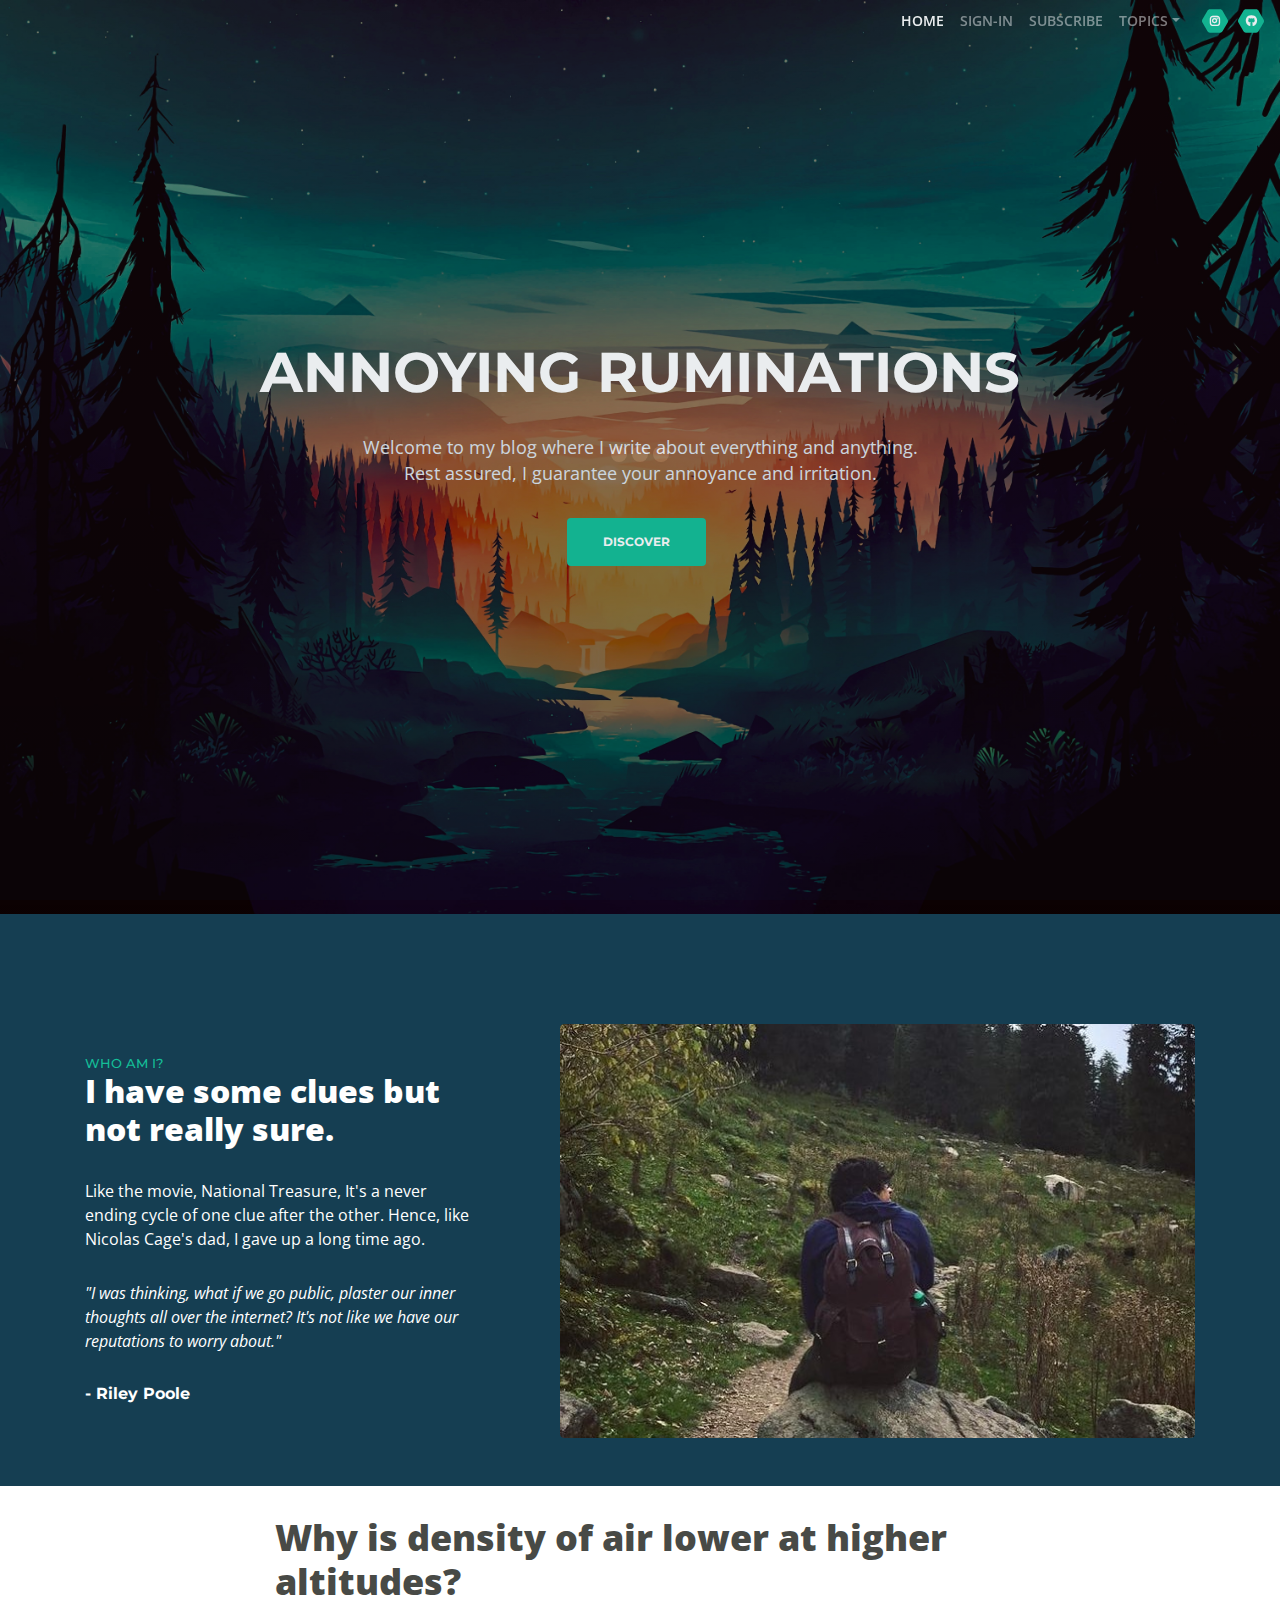
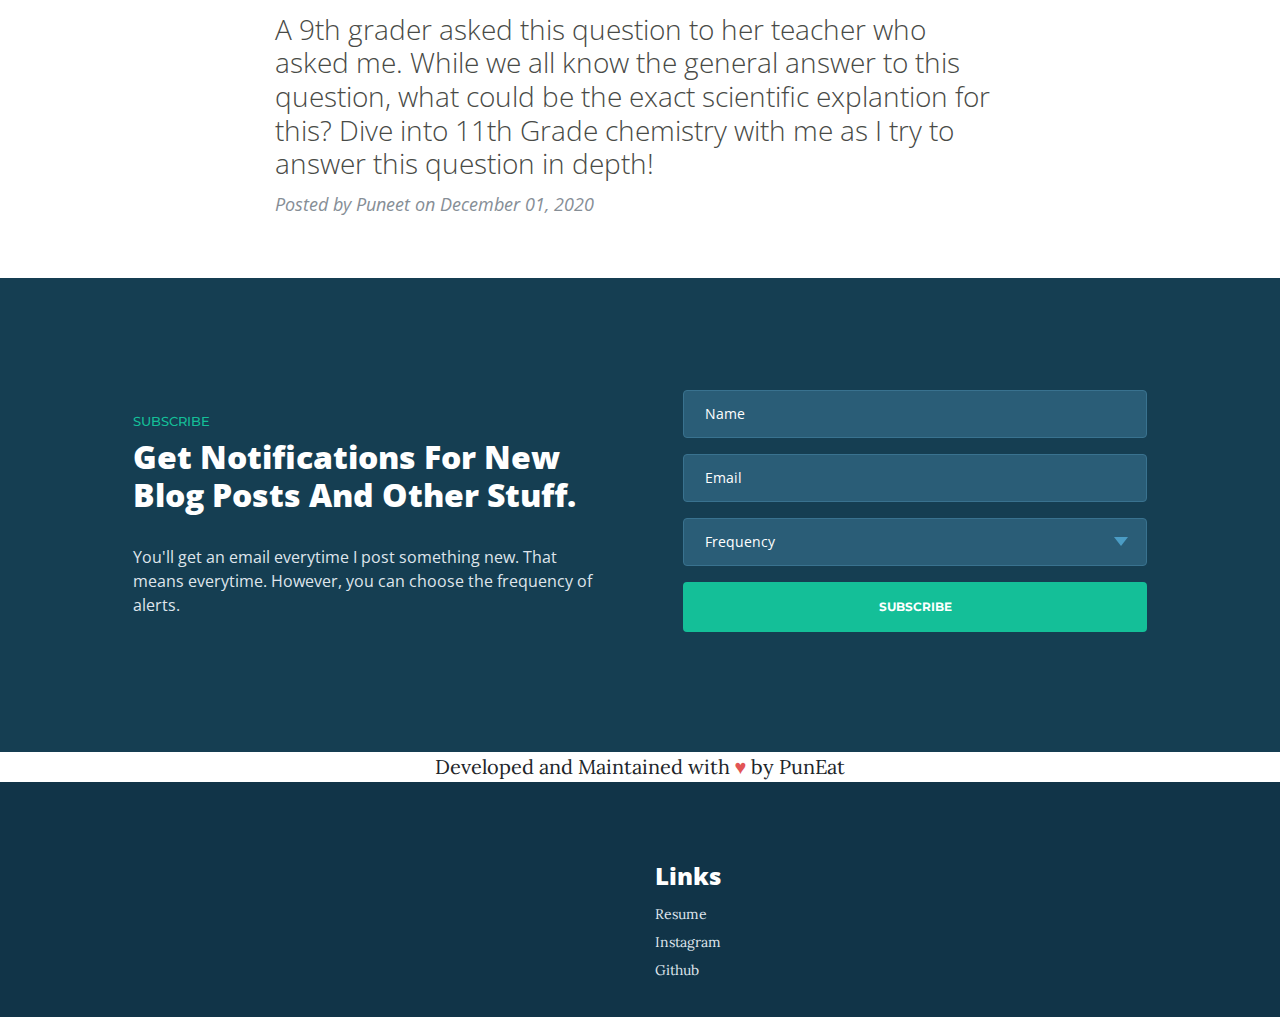
==== commit 5766d979: "added first blog placeholder" ====
--- a/index.html
+++ b/index.html
@@ -31,12 +31,12 @@
     <link href="vendor/bootstrap/css/bootstrap.min.css" rel="stylesheet">
 
   <!-- Custom fonts for this template -->
-  <link href="vendor/fontawesome-free/css/all.min.css" rel="stylesheet" type="text/css">
+
   <link href='https://fonts.googleapis.com/css?family=Lora:400,700,400italic,700italic' rel='stylesheet' type='text/css'>
   <link href='https://fonts.googleapis.com/css?family=Open+Sans:300italic,400italic,600italic,700italic,800italic,400,300,600,700,800' rel='stylesheet' type='text/css'>
 
   <!-- Custom styles for this template -->
-  <link href="css/clean-blog.min.css" rel="stylesheet">
+  <link href="css/clean-blog.css" rel="stylesheet">
 	
 	<!-- Favicon  -->
     <link rel="icon" href="images/favicon.png">
@@ -88,7 +88,7 @@
                 <li class="nav-item dropdown">
                     <a class="nav-link dropdown-toggle page-scroll" href="#about" id="navbarDropdown" role="button" aria-haspopup="true" aria-expanded="false">TOPICS</a>
                     <div class="dropdown-menu" aria-labelledby="navbarDropdown">
-                        <a class="dropdown-item" href="terms-conditions.html"><span class="item-text">SCIENCE</span></a>
+                        <a class="dropdown-item" href="#science-1"><span class="item-text">SCIENCE</span></a>
                         <div class="dropdown-items-divide-hr"></div>
 
                         <a class="dropdown-item" href="privacy-policy.html"><span class="item-text">ABSTRACT</span></a>
@@ -169,22 +169,23 @@
 
 <!-- BLOG CONTENT -- derives from clean-blog.css-->
 
-  <div class="container">
+  <div class="container" id="science-1">
     <div class="row">
       <div class="col-lg-8 col-md-10 mx-auto">
         <div class="post-preview">
-          <a href="post.html">
+          <a href="science_air_less_dense.html">
             <h2 class="post-title">
-              Man must explore, and this is exploration at its greatest
+              Why is density of air lower at higher altitudes?
             </h2>
             <h3 class="post-subtitle">
-              Problems look mighty small from 150 miles up
+              A 9th grader asked this question to her teacher who asked me. While we all know the general answer to this question, what could be the exact scientific explantion for this? Dive into 11th Grade chemistry with me as I try to answer this question in depth!
             </h3>
           </a>
           <p class="post-meta">Posted by
-            <a href="#">Start Bootstrap</a>
-            on September 24, 2019</p>
-        </div>
+            Puneet
+            on December 01, 2020</p>
+        </div>
+        <!--
         <hr>
         <div class="post-preview">
           <a href="post.html">
@@ -224,15 +225,15 @@
             <a href="#">Start Bootstrap</a>
             on July 8, 2019</p>
         </div>
-        <hr>
+        <hr>-->
         <!-- Pager -->
+        <!--
         <div class="clearfix">
           <a class="btn btn-primary float-right" href="#">Older Posts &rarr;</a>
-        </div>
+        </div>-->
       </div>
     </div>
   </div>
-  <br>
   <br>
 
 <!-- Call Me -->
--- a/css/clean-blog.css
+++ b/css/clean-blog.css
@@ -0,0 +1,418 @@
+/*!
+ * Start Bootstrap - Clean Blog v5.0.10 (https://startbootstrap.com/theme/clean-blog)
+ * Copyright 2013-2020 Start Bootstrap
+ * Licensed under MIT (https://github.com/StartBootstrap/startbootstrap-clean-blog/blob/master/LICENSE)
+ */
+
+body {
+  font-size: 20px;
+  color: #212529;
+  font-family: 'Lora', 'Times New Roman', serif;
+}
+
+p {
+  line-height: 1.5;
+  margin: 30px 0;
+}
+
+p a {
+  text-decoration: underline;
+}
+
+h1,
+h2,
+h3,
+h4,
+h5,
+h6 {
+  font-weight: 800;
+  font-family: 'Open Sans', 'Helvetica Neue', Helvetica, Arial, sans-serif;
+}
+
+a {
+  color: #212529;
+  transition: all 0.2s;
+}
+
+a:focus, a:hover {
+  color: #0085A1;
+}
+
+blockquote {
+  font-style: italic;
+  color: #868e96;
+}
+
+.section-heading {
+  font-size: 36px;
+  font-weight: 700;
+  margin-top: 60px;
+}
+
+.caption {
+  font-size: 14px;
+  font-style: italic;
+  display: block;
+  margin: 0;
+  padding: 10px;
+  text-align: center;
+  border-bottom-right-radius: 5px;
+  border-bottom-left-radius: 5px;
+}
+
+::-moz-selection {
+  color: #fff;
+  background: #0085A1;
+  text-shadow: none;
+}
+
+::selection {
+  color: #fff;
+  background: #0085A1;
+  text-shadow: none;
+}
+
+img::-moz-selection {
+  color: #fff;
+  background: transparent;
+}
+
+img::selection {
+  color: #fff;
+  background: transparent;
+}
+
+img::-moz-selection {
+  color: #fff;
+  background: transparent;
+}
+
+#mainNav {
+  position: absolute;
+  border-bottom: 1px solid #e9ecef;
+  background-color: white;
+  font-family: 'Open Sans', 'Helvetica Neue', Helvetica, Arial, sans-serif;
+}
+
+#mainNav .navbar-brand {
+  font-weight: 800;
+  color: #343a40;
+}
+
+#mainNav .navbar-toggler {
+  font-size: 12px;
+  font-weight: 800;
+  padding: 13px;
+  text-transform: uppercase;
+  color: #343a40;
+}
+
+#mainNav .navbar-nav > li.nav-item > a {
+  font-size: 12px;
+  font-weight: 800;
+  letter-spacing: 1px;
+  text-transform: uppercase;
+}
+
+@media only screen and (min-width: 992px) {
+  #mainNav {
+    border-bottom: 1px solid transparent;
+    background: transparent;
+  }
+  #mainNav .navbar-brand {
+    padding: 10px 20px;
+    color: #fff;
+  }
+  #mainNav .navbar-brand:focus, #mainNav .navbar-brand:hover {
+    color: rgba(255, 255, 255, 0.8);
+  }
+  #mainNav .navbar-nav > li.nav-item > a {
+    padding: 10px 20px;
+    color: #fff;
+  }
+  #mainNav .navbar-nav > li.nav-item > a:focus, #mainNav .navbar-nav > li.nav-item > a:hover {
+    color: rgba(255, 255, 255, 0.8);
+  }
+}
+
+@media only screen and (min-width: 992px) {
+  #mainNav {
+    transition: background-color 0.2s;
+    /* Force Hardware Acceleration in WebKit */
+    transform: translate3d(0, 0, 0);
+    -webkit-backface-visibility: hidden;
+    backface-visibility: hidden;
+  }
+  #mainNav.is-fixed {
+    /* when the user scrolls down, we hide the header right above the viewport */
+    position: fixed;
+    top: -67px;
+    transition: transform 0.2s;
+    border-bottom: 1px solid white;
+    background-color: rgba(255, 255, 255, 0.9);
+  }
+  #mainNav.is-fixed .navbar-brand {
+    color: #212529;
+  }
+  #mainNav.is-fixed .navbar-brand:focus, #mainNav.is-fixed .navbar-brand:hover {
+    color: #0085A1;
+  }
+  #mainNav.is-fixed .navbar-nav > li.nav-item > a {
+    color: #212529;
+  }
+  #mainNav.is-fixed .navbar-nav > li.nav-item > a:focus, #mainNav.is-fixed .navbar-nav > li.nav-item > a:hover {
+    color: #0085A1;
+  }
+  #mainNav.is-visible {
+    /* if the user changes the scrolling direction, we show the header */
+    transform: translate3d(0, 100%, 0);
+  }
+}
+
+header.masthead {
+  margin-bottom: 50px;
+  background: no-repeat center center;
+  background-color: #868e96;
+  background-attachment: scroll;
+  position: relative;
+  background-size: cover;
+}
+
+header.masthead .overlay {
+  position: absolute;
+  top: 0;
+  left: 0;
+  height: 100%;
+  width: 100%;
+  background-color: #212529;
+  opacity: 0.5;
+}
+
+header.masthead .page-heading,
+header.masthead .post-heading,
+header.masthead .site-heading {
+  padding: 200px 0 150px;
+  color: white;
+}
+
+@media only screen and (min-width: 768px) {
+  header.masthead .page-heading,
+  header.masthead .post-heading,
+  header.masthead .site-heading {
+    padding: 200px 0;
+  }
+}
+
+header.masthead .page-heading,
+header.masthead .site-heading {
+  text-align: center;
+}
+
+header.masthead .page-heading h1,
+header.masthead .site-heading h1 {
+  font-size: 50px;
+  margin-top: 0;
+}
+
+header.masthead .page-heading .subheading,
+header.masthead .site-heading .subheading {
+  font-size: 24px;
+  font-weight: 300;
+  line-height: 1.1;
+  display: block;
+  margin: 10px 0 0;
+  font-family: 'Open Sans', 'Helvetica Neue', Helvetica, Arial, sans-serif;
+}
+
+@media only screen and (min-width: 768px) {
+  header.masthead .page-heading h1,
+  header.masthead .site-heading h1 {
+    font-size: 80px;
+  }
+}
+
+header.masthead .post-heading h1 {
+  font-size: 35px;
+}
+
+header.masthead .post-heading .meta,
+header.masthead .post-heading .subheading {
+  line-height: 1.1;
+  display: block;
+}
+
+header.masthead .post-heading .subheading {
+  font-size: 24px;
+  font-weight: 600;
+  margin: 10px 0 30px;
+  font-family: 'Open Sans', 'Helvetica Neue', Helvetica, Arial, sans-serif;
+}
+
+header.masthead .post-heading .meta {
+  font-size: 20px;
+  font-weight: 300;
+  font-style: italic;
+  font-family: 'Lora', 'Times New Roman', serif;
+}
+
+header.masthead .post-heading .meta a {
+  color: #fff;
+}
+
+@media only screen and (min-width: 768px) {
+  header.masthead .post-heading h1 {
+    font-size: 55px;
+  }
+  header.masthead .post-heading .subheading {
+    font-size: 30px;
+  }
+}
+
+.post-preview > a {
+  color: #212529;
+}
+
+.post-preview:hover h2 {
+    color: #16a596;
+}
+
+.post-subtitle:hover h3 {
+    color: #16a596;
+}
+
+.post-preview > a:focus, .post-preview > a:hover {
+  text-decoration: none;
+  color: #0085A1;
+}
+
+.post-preview > a > .post-title {
+  font-size: 30px;
+  margin-top: 30px;
+  margin-bottom: 10px;
+}
+
+.post-preview > a > .post-subtitle {
+  font-weight: 300;
+  margin: 0 0 10px;
+}
+
+.post-preview > .post-meta {
+  font-size: 18px;
+  font-style: italic;
+  margin-top: 0;
+  color: #868e96;
+}
+
+.post-preview > .post-meta > a {
+  text-decoration: none;
+  color: #212529;
+}
+
+.post-preview > .post-meta > a:focus, .post-preview > .post-meta > a:hover {
+  text-decoration: underline;
+  color: #0085A1;
+}
+
+@media only screen and (min-width: 768px) {
+  .post-preview > a > .post-title {
+    font-size: 36px;
+  }
+}
+
+.floating-label-form-group {
+  font-size: 14px;
+  position: relative;
+  margin-bottom: 0;
+  padding-bottom: 0.5em;
+  border-bottom: 1px solid #dee2e6;
+}
+
+.floating-label-form-group input,
+.floating-label-form-group textarea {
+  font-size: 1.5em;
+  position: relative;
+  z-index: 1;
+  padding: 0;
+  resize: none;
+  border: none;
+  border-radius: 0;
+  background: none;
+  box-shadow: none !important;
+  font-family: 'Lora', 'Times New Roman', serif;
+}
+
+.floating-label-form-group input::-webkit-input-placeholder,
+.floating-label-form-group textarea::-webkit-input-placeholder {
+  color: #868e96;
+  font-family: 'Lora', 'Times New Roman', serif;
+}
+
+.floating-label-form-group label {
+  font-size: 0.85em;
+  line-height: 1.764705882em;
+  position: relative;
+  z-index: 0;
+  top: 2em;
+  display: block;
+  margin: 0;
+  transition: top 0.3s ease, opacity 0.3s ease;
+  opacity: 0;
+}
+
+.floating-label-form-group .help-block {
+  margin: 15px 0;
+}
+
+.floating-label-form-group-with-value label {
+  top: 0;
+  opacity: 1;
+}
+
+.floating-label-form-group-with-focus label {
+  color: #0085A1;
+}
+
+form .form-group:first-child .floating-label-form-group {
+  border-top: 1px solid #dee2e6;
+}
+
+footer {
+  padding: 50px 0 65px;
+}
+
+footer .list-inline {
+  margin: 0;
+  padding: 0;
+}
+
+footer .copyright {
+  font-size: 14px;
+  margin-bottom: 0;
+  text-align: center;
+}
+
+.btn {
+  font-size: 14px;
+  font-weight: 800;
+  padding: 15px 25px;
+  letter-spacing: 1px;
+  text-transform: uppercase;
+  border-radius: 0;
+  font-family: 'Open Sans', 'Helvetica Neue', Helvetica, Arial, sans-serif;
+}
+
+.btn-primary {
+  background-color: #0085A1;
+  border-color: #0085A1;
+}
+
+.btn-primary:hover, .btn-primary:focus, .btn-primary:active {
+  color: #fff;
+  background-color: #00657b !important;
+  border-color: #00657b !important;
+}
+
+.btn-lg {
+  font-size: 16px;
+  padding: 25px 35px;
+}
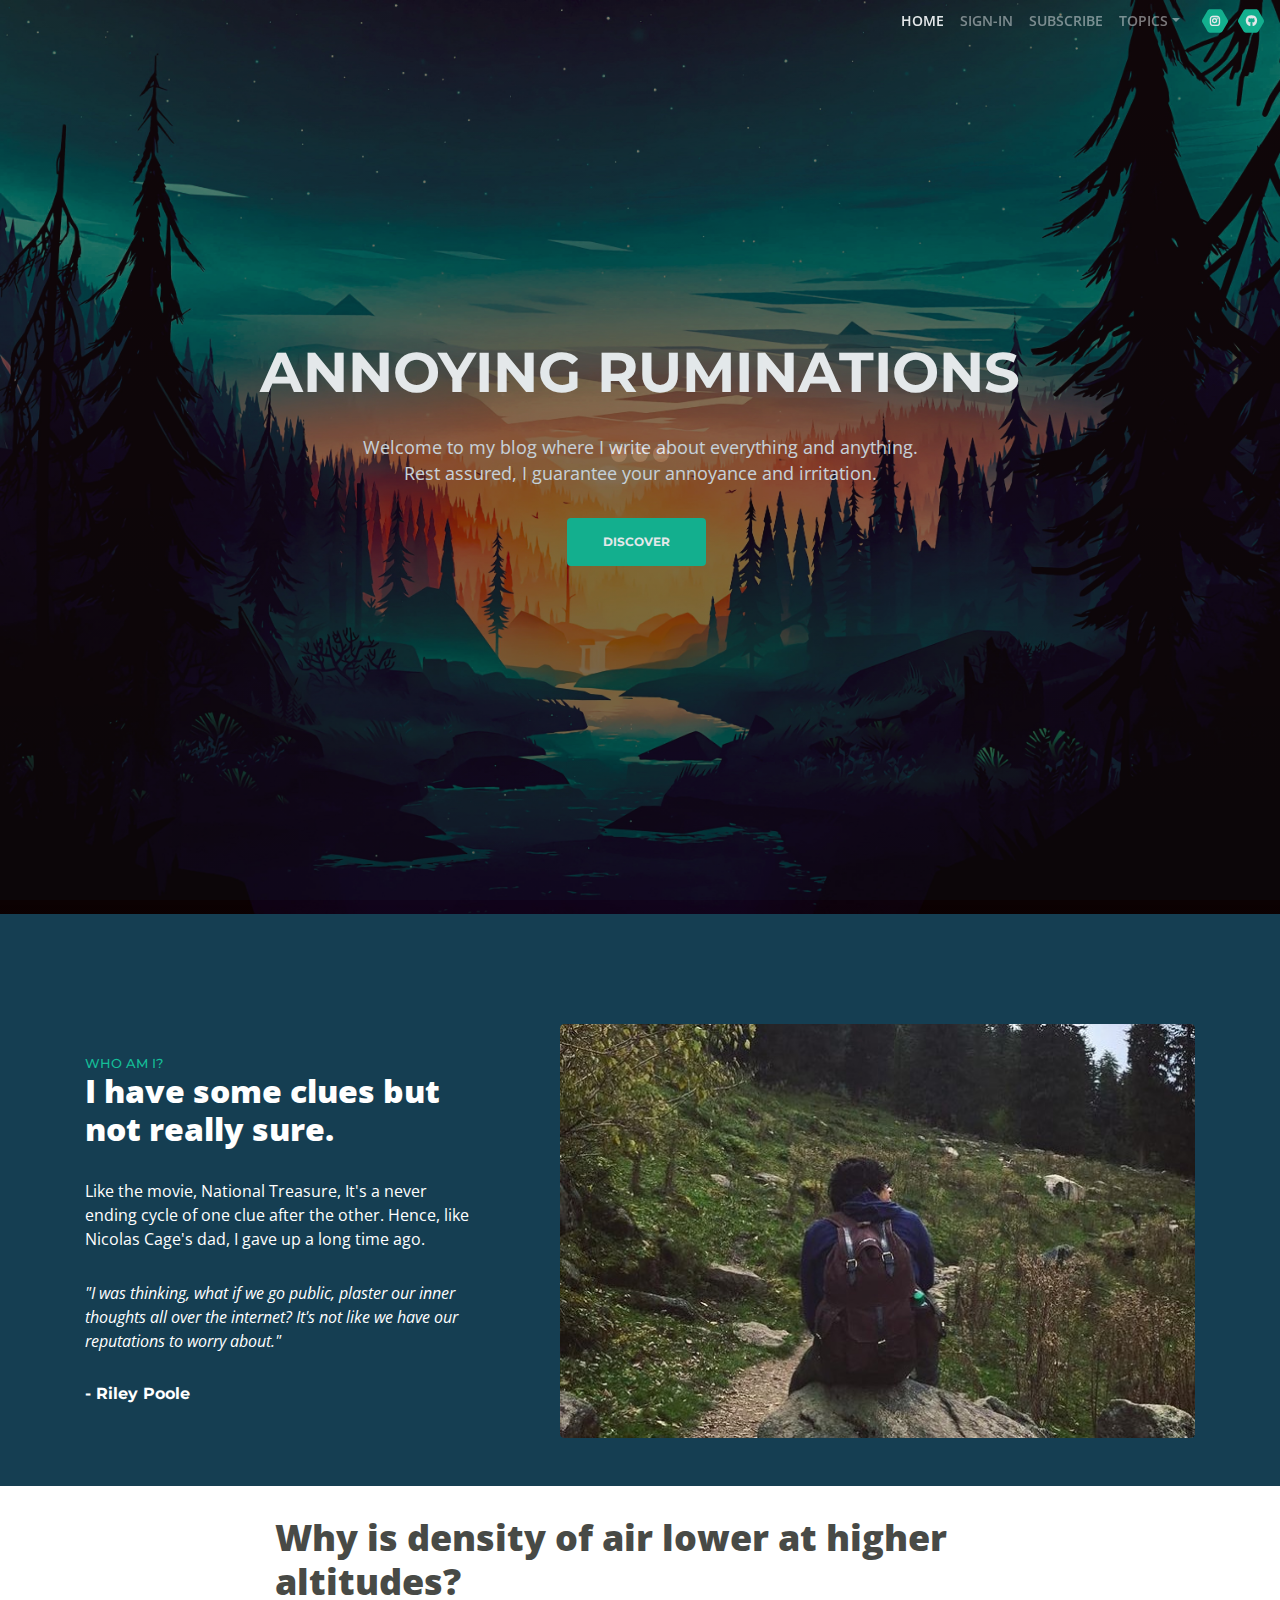
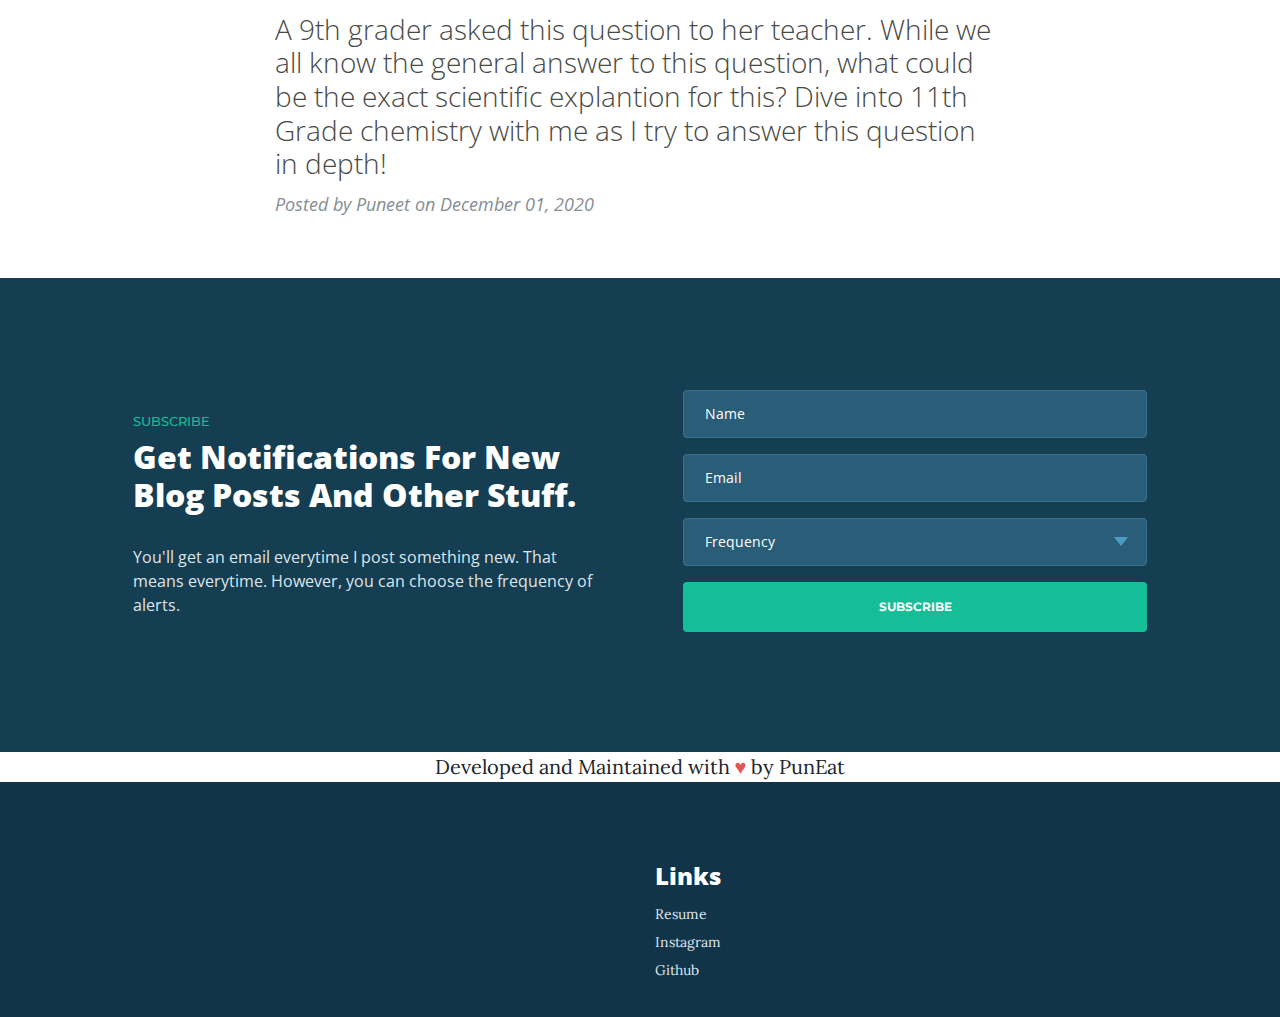
==== commit 4590f790: "Update index.html" ====
--- a/index.html
+++ b/index.html
@@ -178,7 +178,7 @@
               Why is density of air lower at higher altitudes?
             </h2>
             <h3 class="post-subtitle">
-              A 9th grader asked this question to her teacher who asked me. While we all know the general answer to this question, what could be the exact scientific explantion for this? Dive into 11th Grade chemistry with me as I try to answer this question in depth!
+              A 9th grader asked this question to her teacher. While we all know the general answer to this question, what could be the exact scientific explantion for this? Dive into 11th Grade chemistry with me as I try to answer this question in depth!
             </h3>
           </a>
           <p class="post-meta">Posted by
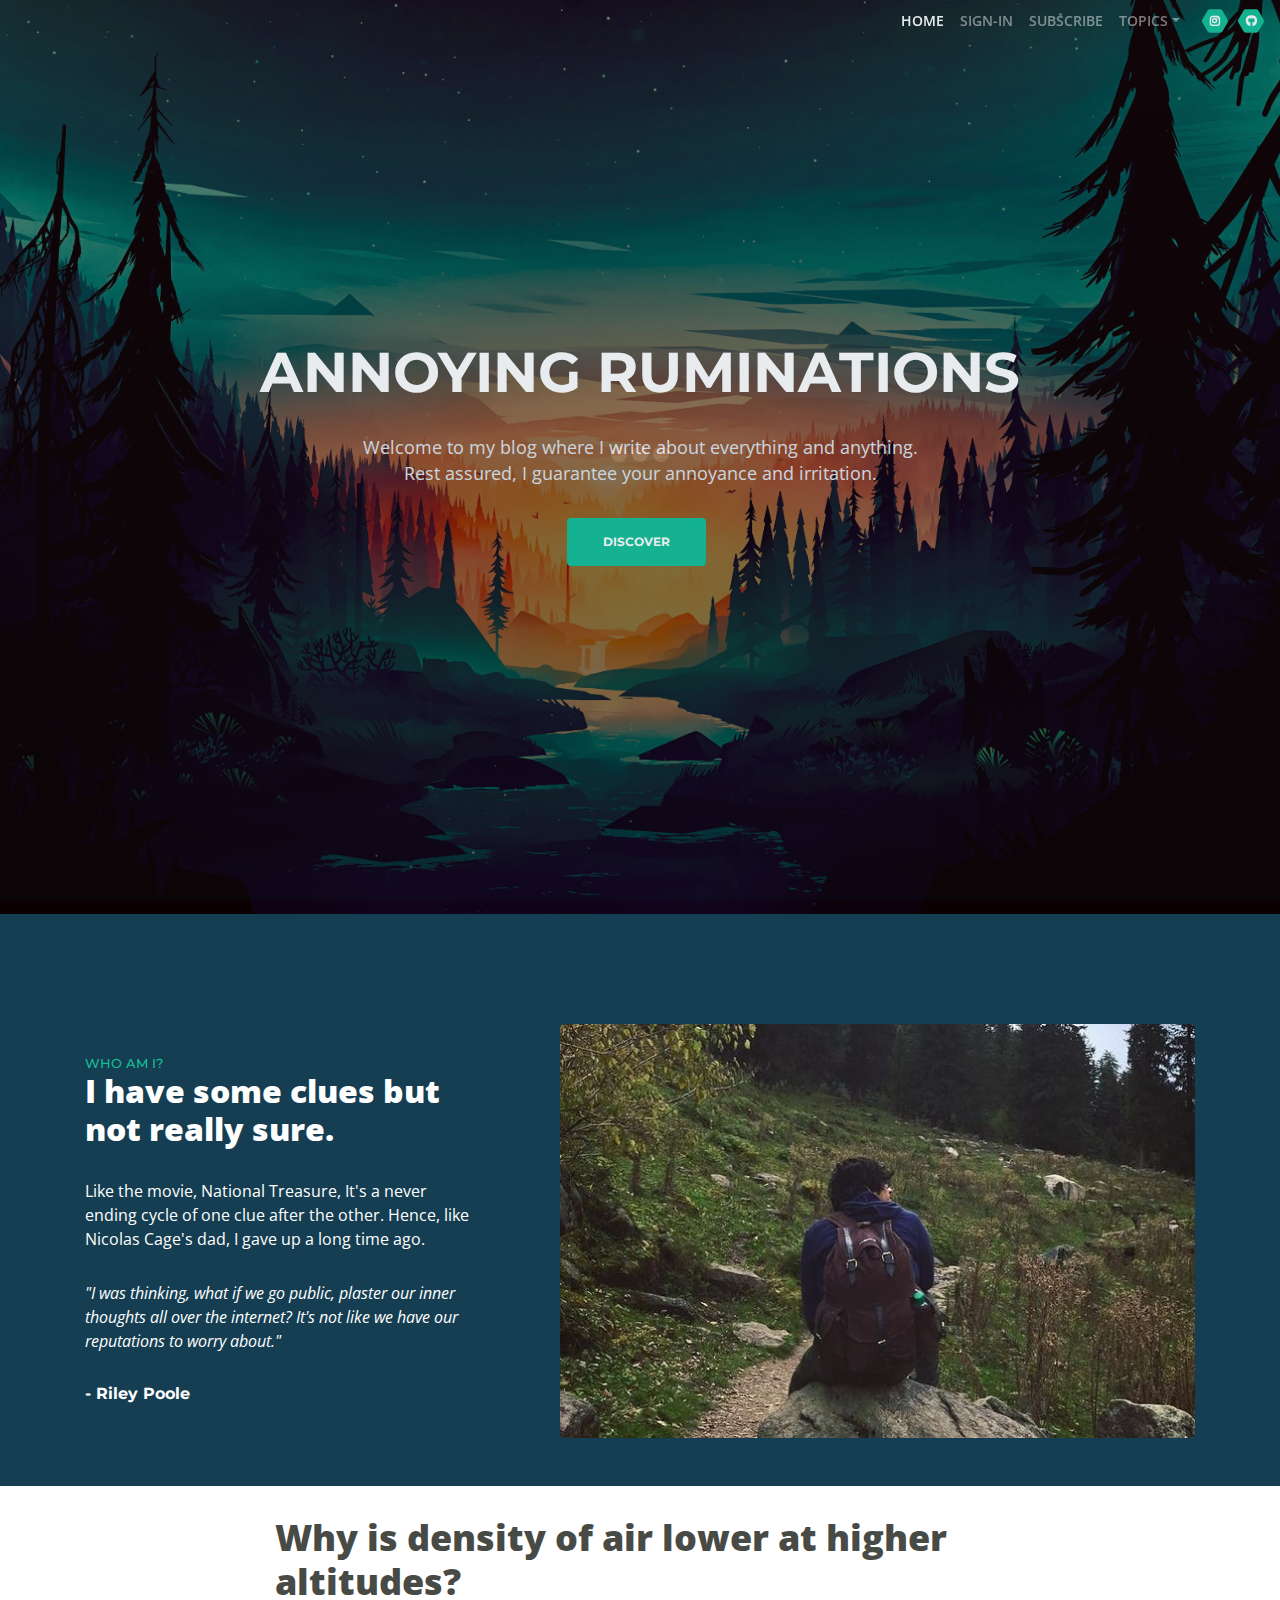
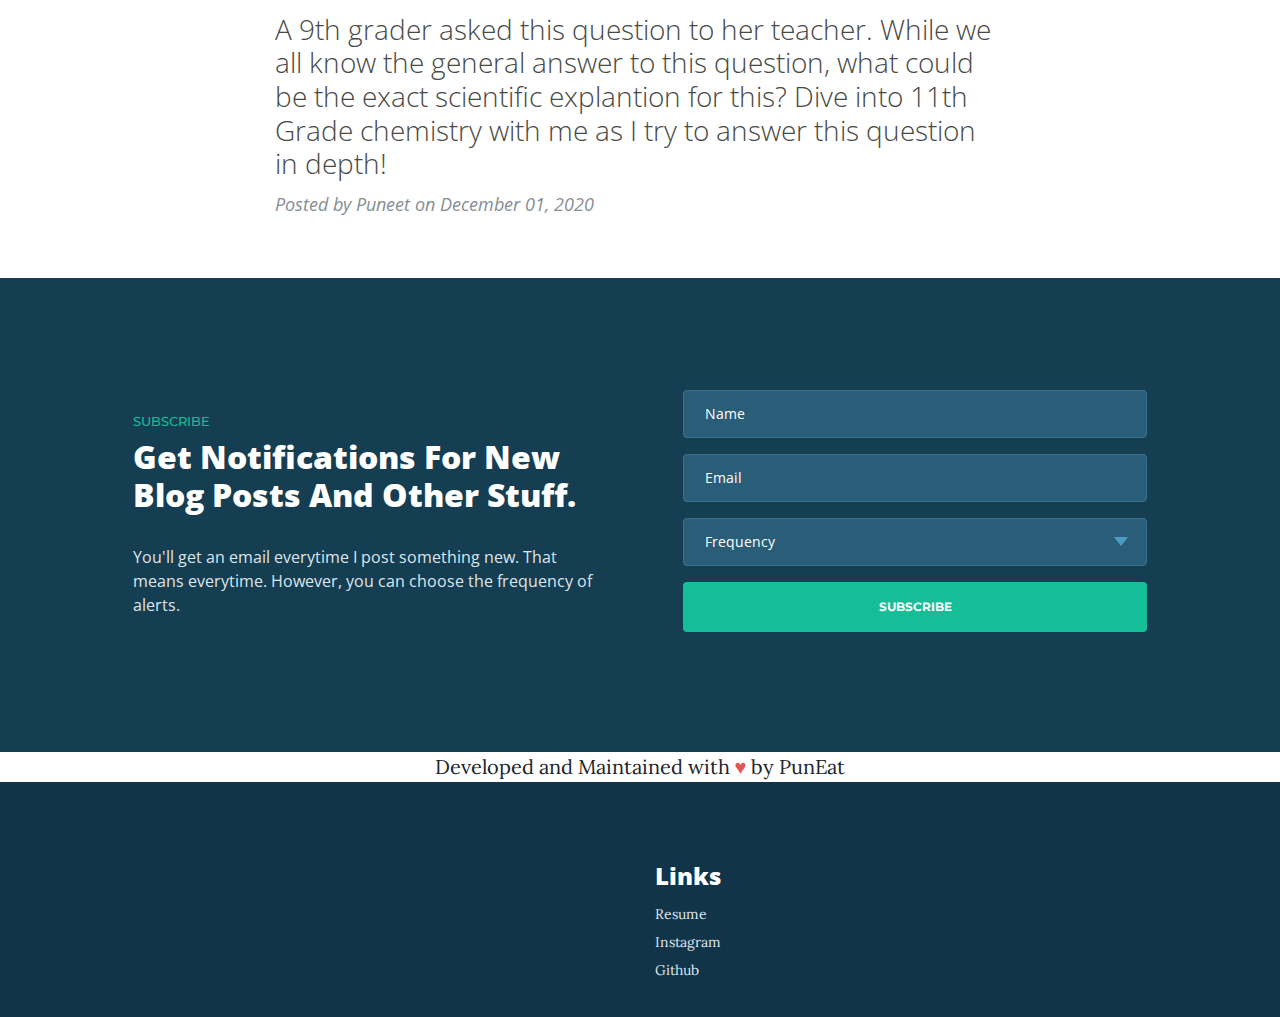
==== commit c11a852e: "Update index.html" ====
--- a/index.html
+++ b/index.html
@@ -91,16 +91,16 @@
                         <a class="dropdown-item" href="#science-1"><span class="item-text">SCIENCE</span></a>
                         <div class="dropdown-items-divide-hr"></div>
 
-                        <a class="dropdown-item" href="privacy-policy.html"><span class="item-text">ABSTRACT</span></a>
+                        <a class="dropdown-item" href="#"><span class="item-text">ABSTRACT</span></a>
                         <div class="dropdown-items-divide-hr"></div>
 
-                        <a class="dropdown-item" href="privacy-policy.html"><span class="item-text">PERSONAL</span></a>
+                        <a class="dropdown-item" href="#"><span class="item-text">PERSONAL</span></a>
                         <div class="dropdown-items-divide-hr"></div>
 
-                        <a class="dropdown-item" href="privacy-policy.html"><span class="item-text">WORLD AFFAIRS</span></a>
+                        <a class="dropdown-item" href="#"><span class="item-text">WORLD AFFAIRS</span></a>
                         <div class="dropdown-items-divide-hr"></div>
 
-                        <a class="dropdown-item" href="privacy-policy.html"><span class="item-text">NATIONAL AFFAIRS</span></a>
+                        <a class="dropdown-item" href="#"><span class="item-text">NATIONAL AFFAIRS</span></a>
                     </div>
                 </li>
                 <!-- end of dropdown menu -->
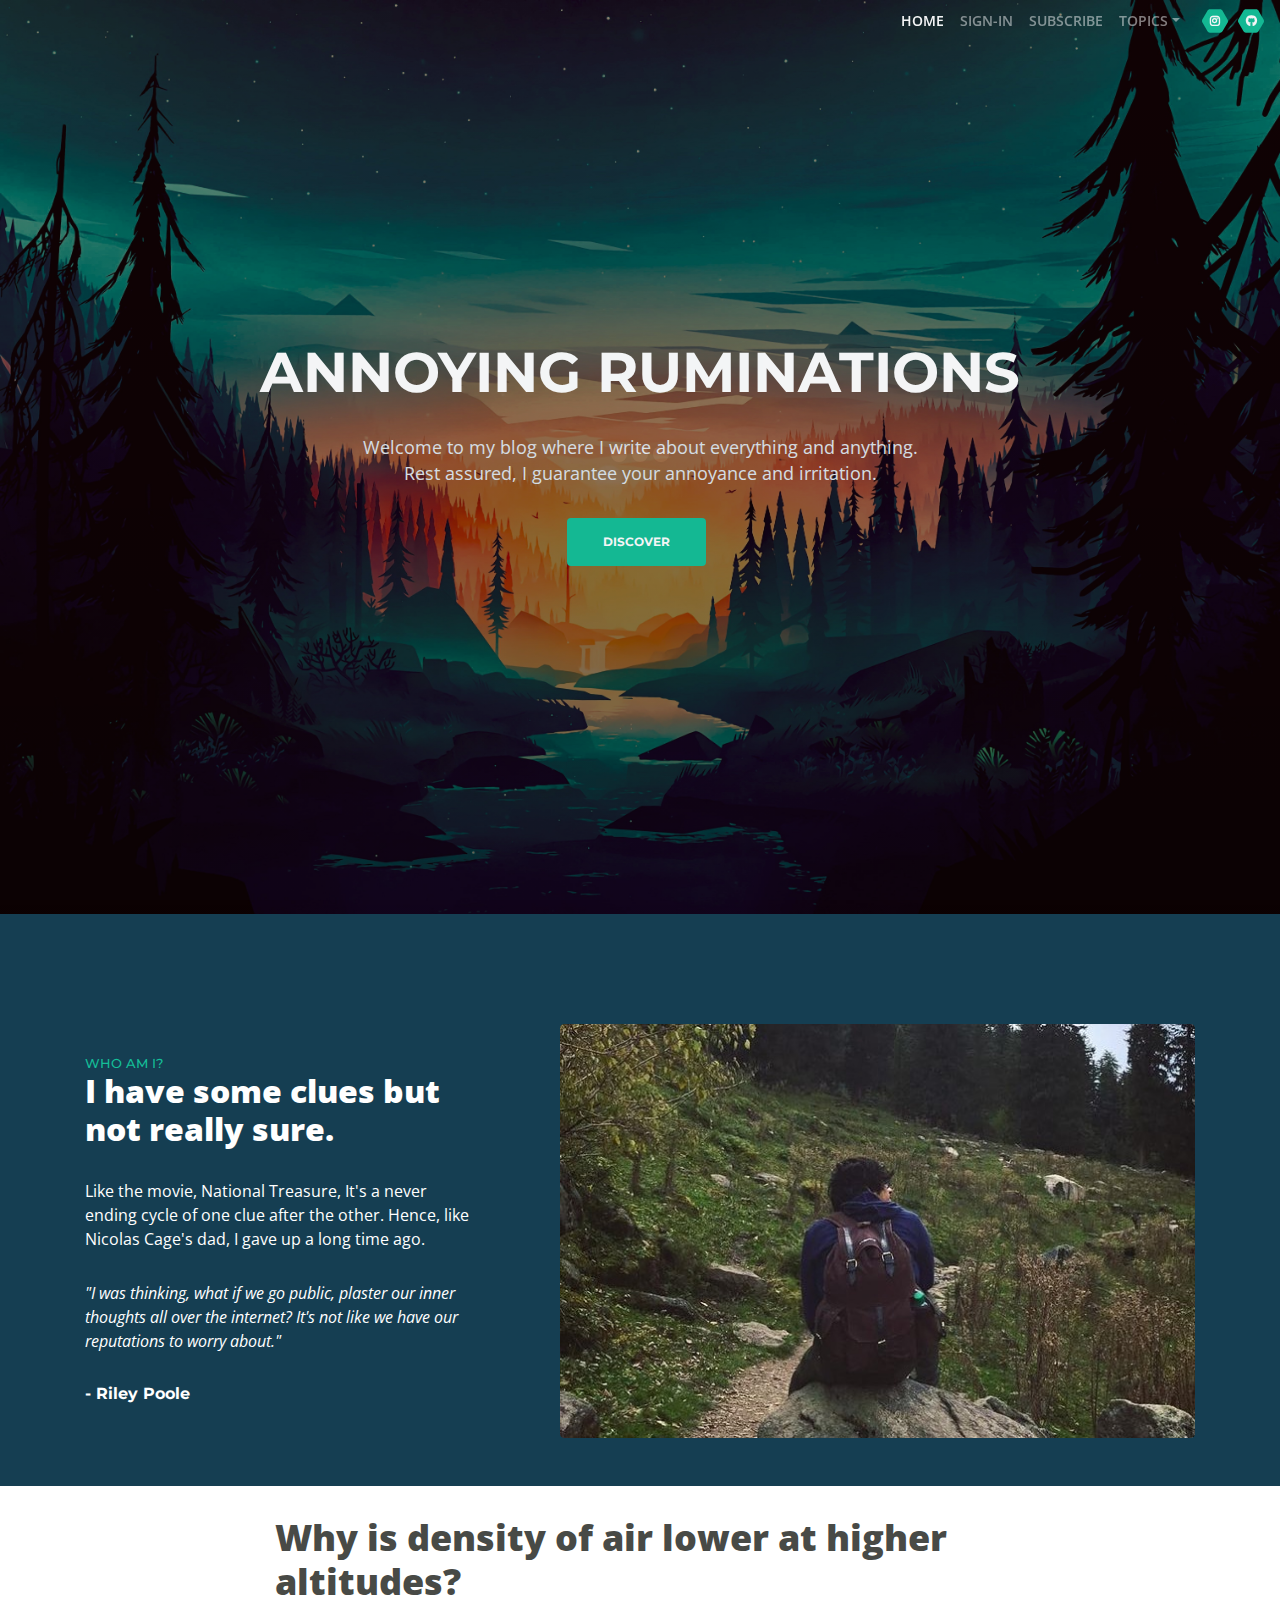
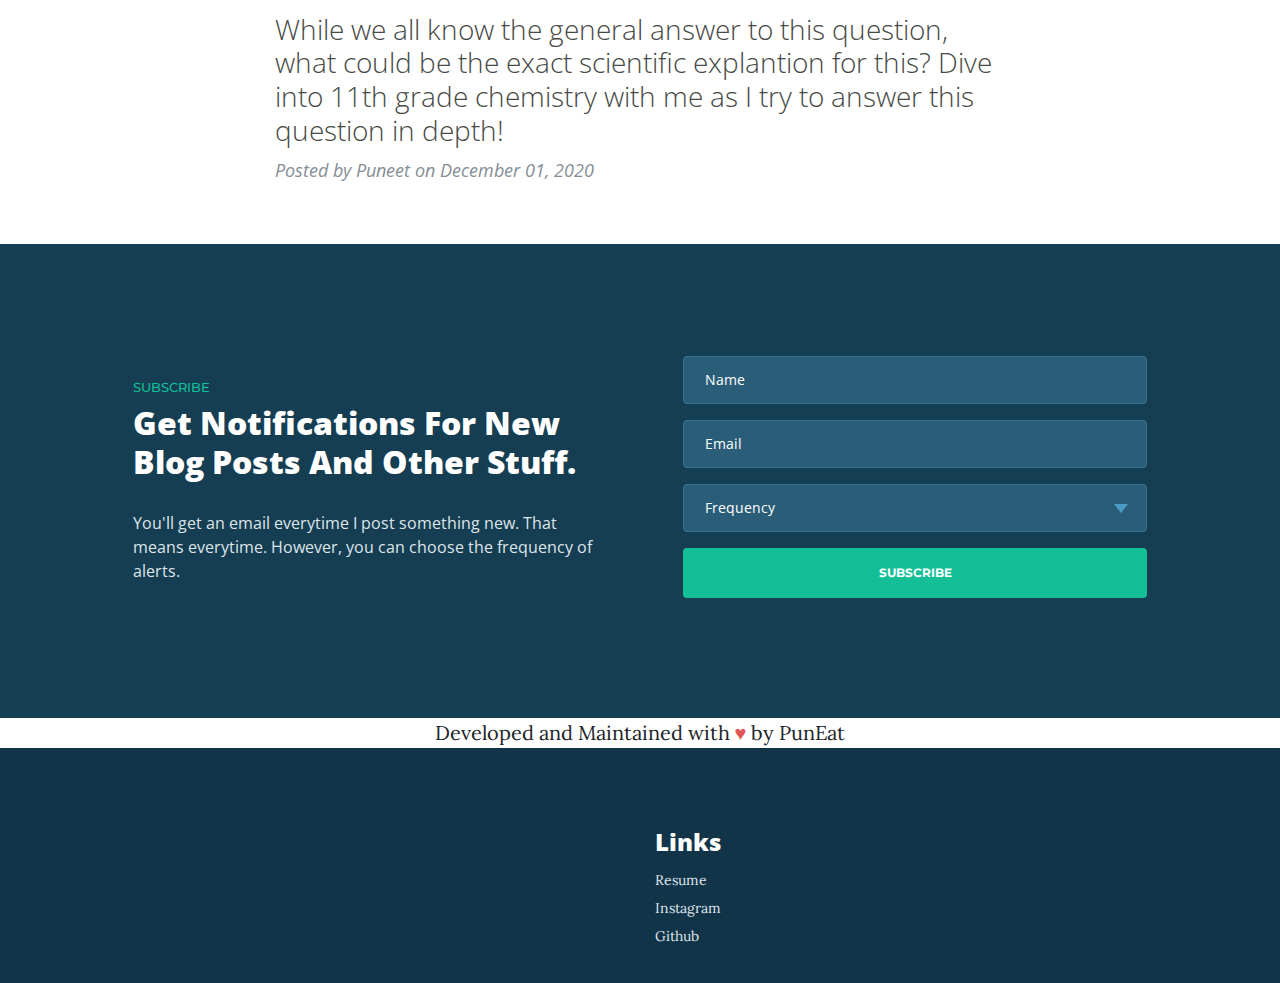
==== commit 22f29d3b: "Update index.html" ====
--- a/index.html
+++ b/index.html
@@ -178,7 +178,7 @@
               Why is density of air lower at higher altitudes?
             </h2>
             <h3 class="post-subtitle">
-              A 9th grader asked this question to her teacher. While we all know the general answer to this question, what could be the exact scientific explantion for this? Dive into 11th Grade chemistry with me as I try to answer this question in depth!
+            While we all know the general answer to this question, what could be the exact scientific explantion for this? Dive into 11th grade chemistry with me as I try to answer this question in depth!
             </h3>
           </a>
           <p class="post-meta">Posted by
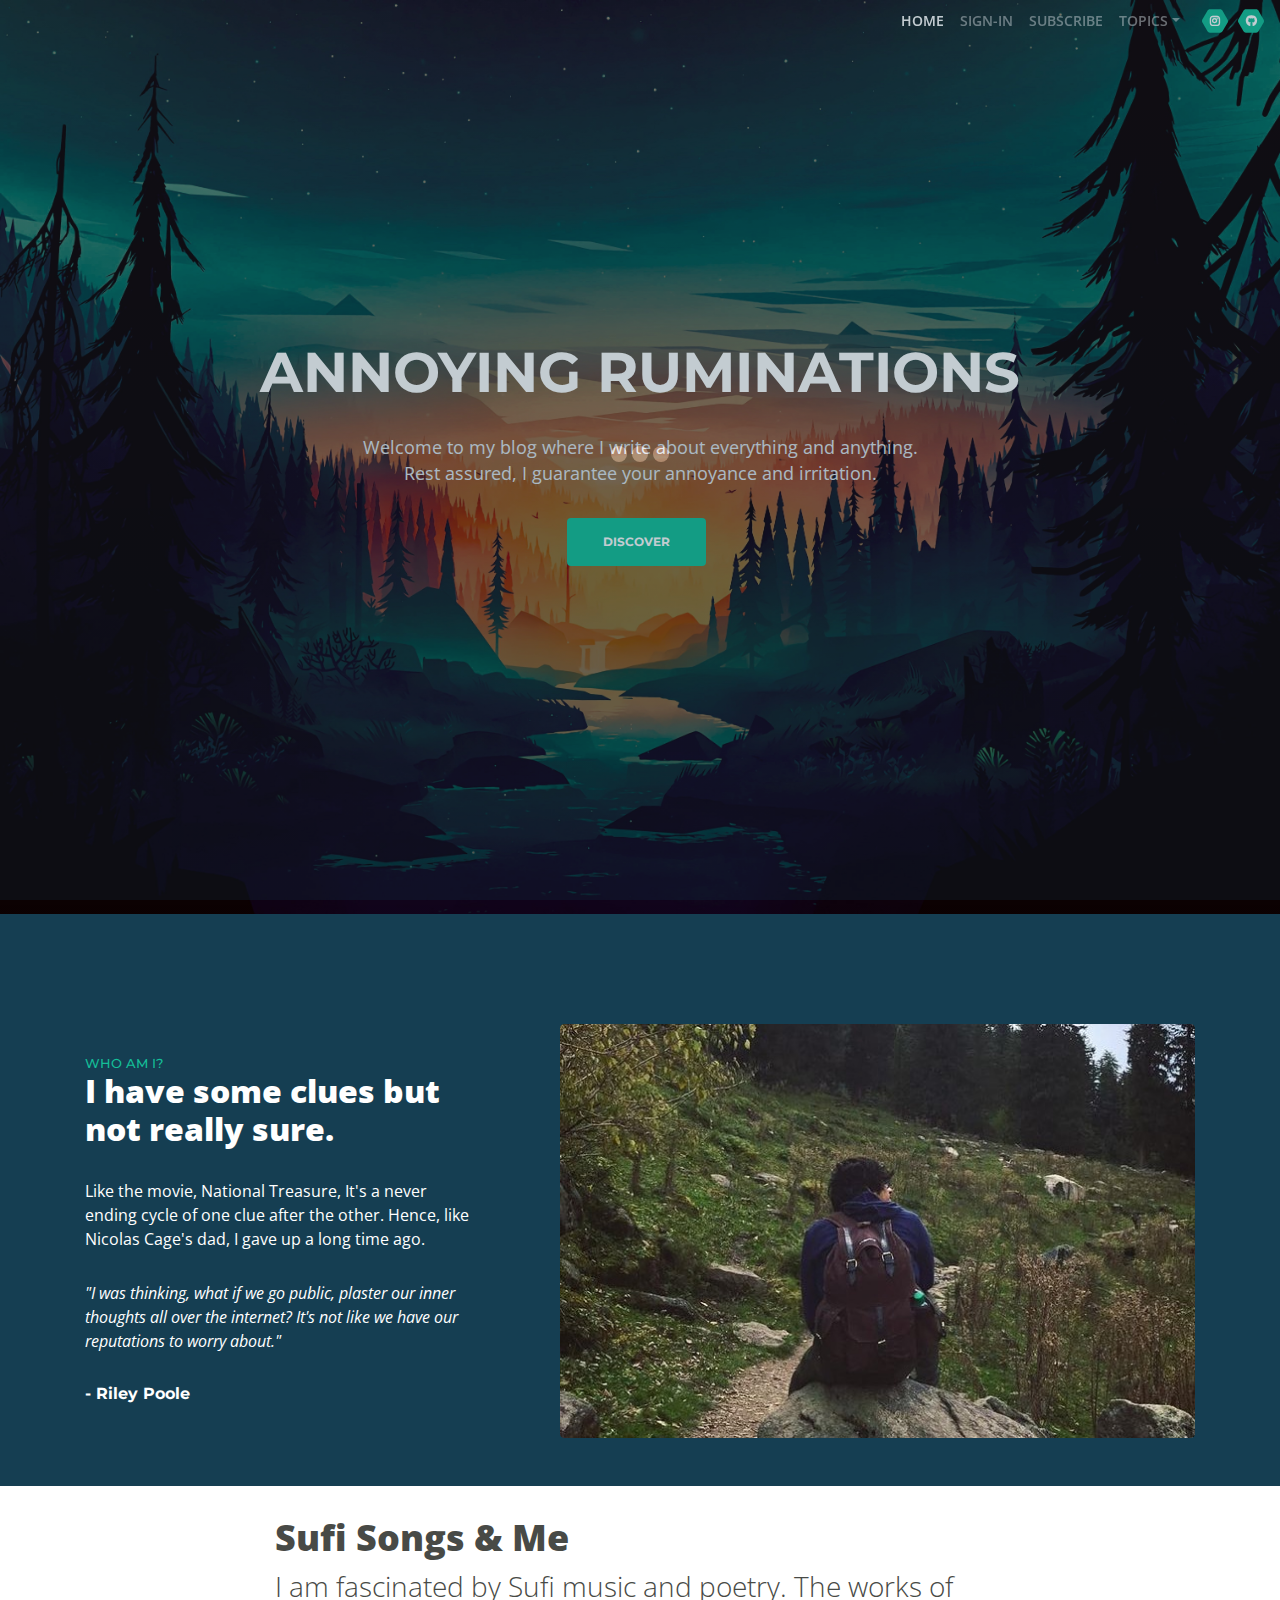
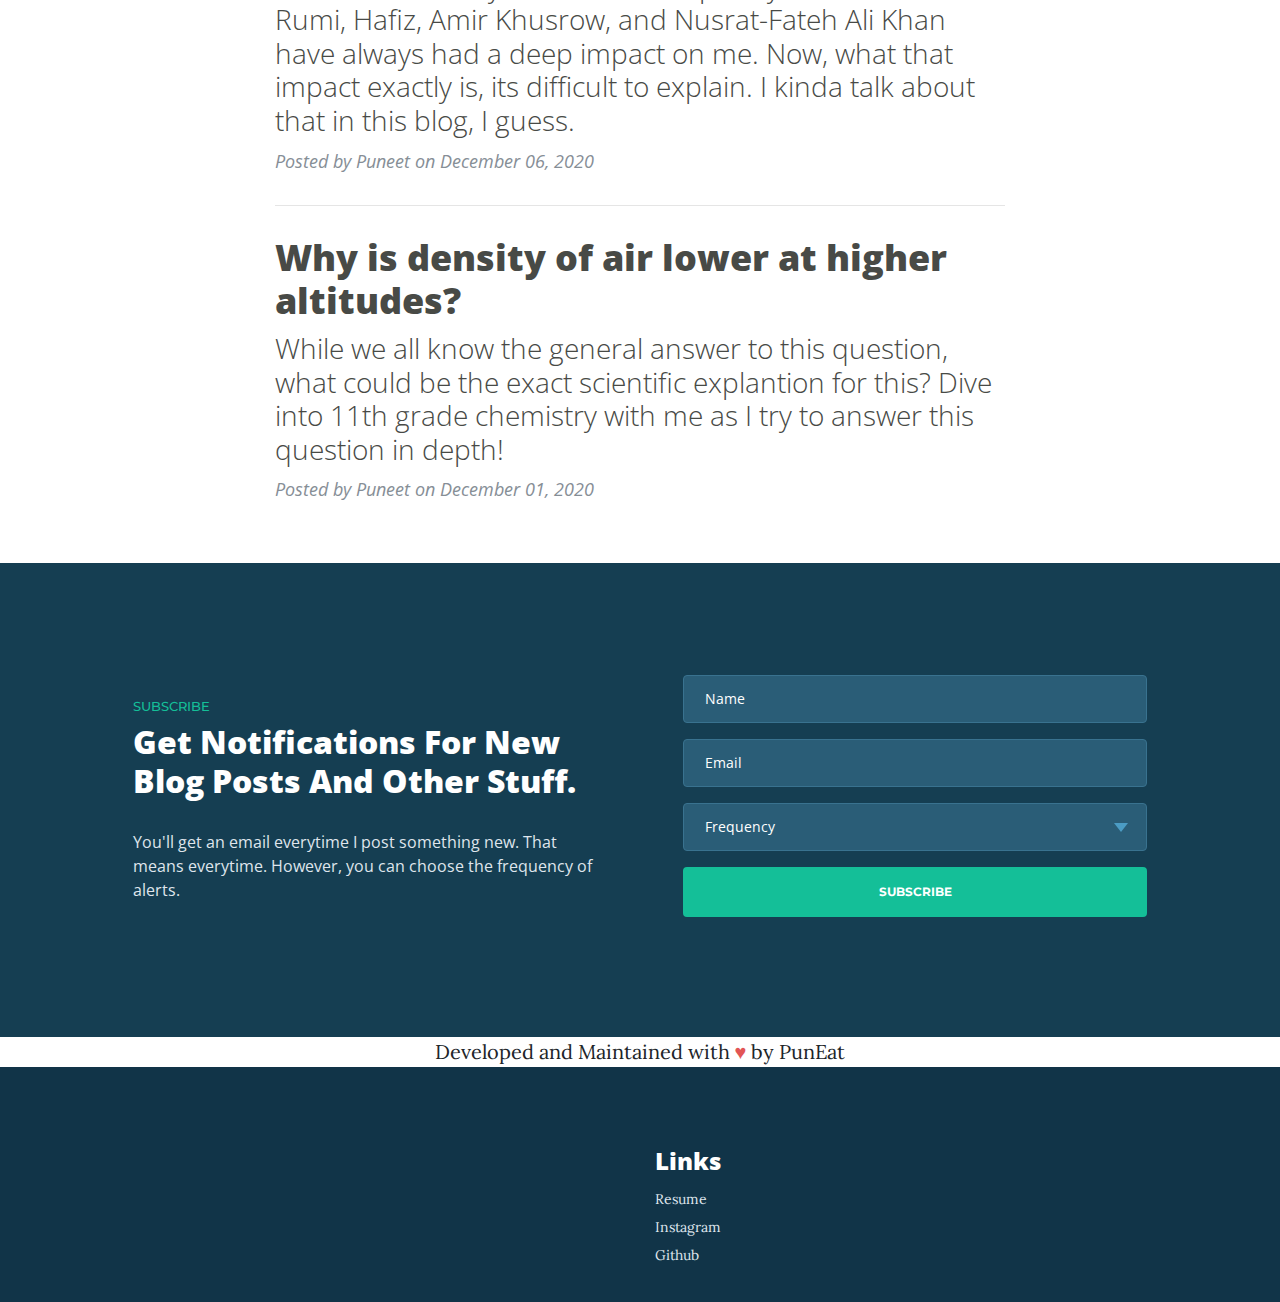
==== commit e44dacd0: "new post" ====
--- a/index.html
+++ b/index.html
@@ -169,11 +169,27 @@
 
 <!-- BLOG CONTENT -- derives from clean-blog.css-->
 
-  <div class="container" id="science-1">
+  <div class="container" id="blog">
     <div class="row">
       <div class="col-lg-8 col-md-10 mx-auto">
+
         <div class="post-preview">
-          <a href="science_air_less_dense.html">
+          <a href="sufi_and_me.html">
+            <h2 class="post-title">
+              Sufi Songs & Me
+            </h2>
+            <h3 class="post-subtitle">
+            I am fascinated by Sufi music and poetry. The works of Rumi, Hafiz, Amir Khusrow, and Nusrat-Fateh Ali Khan have always had a deep impact on me. Now, what that impact exactly is, its difficult to explain. I kinda talk about that in this blog, I guess.
+            </h3>
+          </a>
+          <p class="post-meta">Posted by
+            Puneet
+            on December 06, 2020</p>
+        </div>
+
+        <hr>
+        <div class="post-preview" id="science-1">
+          <a href="post.html">
             <h2 class="post-title">
               Why is density of air lower at higher altitudes?
             </h2>
@@ -185,18 +201,8 @@
             Puneet
             on December 01, 2020</p>
         </div>
+        
         <!--
-        <hr>
-        <div class="post-preview">
-          <a href="post.html">
-            <h2 class="post-title">
-              I believe every human has a finite number of heartbeats. I don't intend to waste any of mine.
-            </h2>
-          </a>
-          <p class="post-meta">Posted by
-            <a href="#">Start Bootstrap</a>
-            on September 18, 2019</p>
-        </div>
         <hr>
         <div class="post-preview">
           <a href="post.html">
@@ -211,6 +217,7 @@
             <a href="#">Start Bootstrap</a>
             on August 24, 2019</p>
         </div>
+        
         <hr>
         <div class="post-preview">
           <a href="post.html">
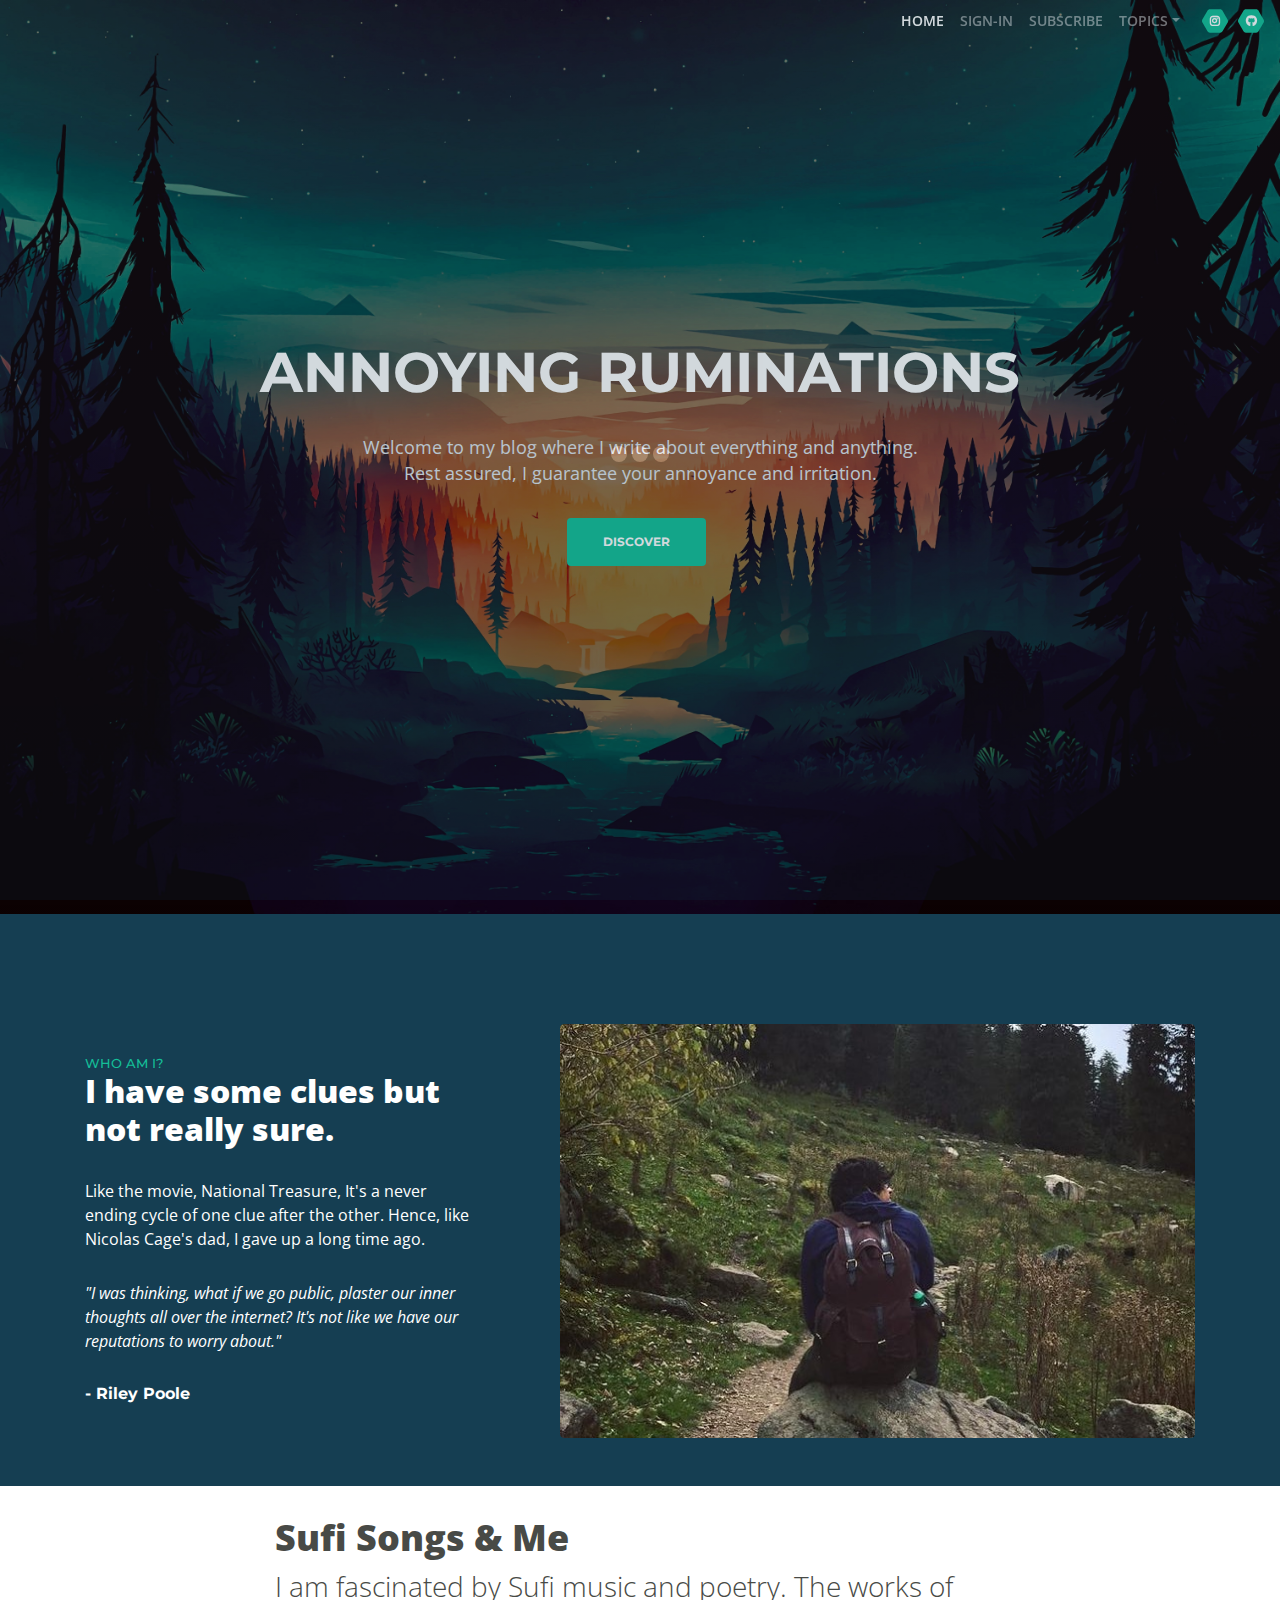
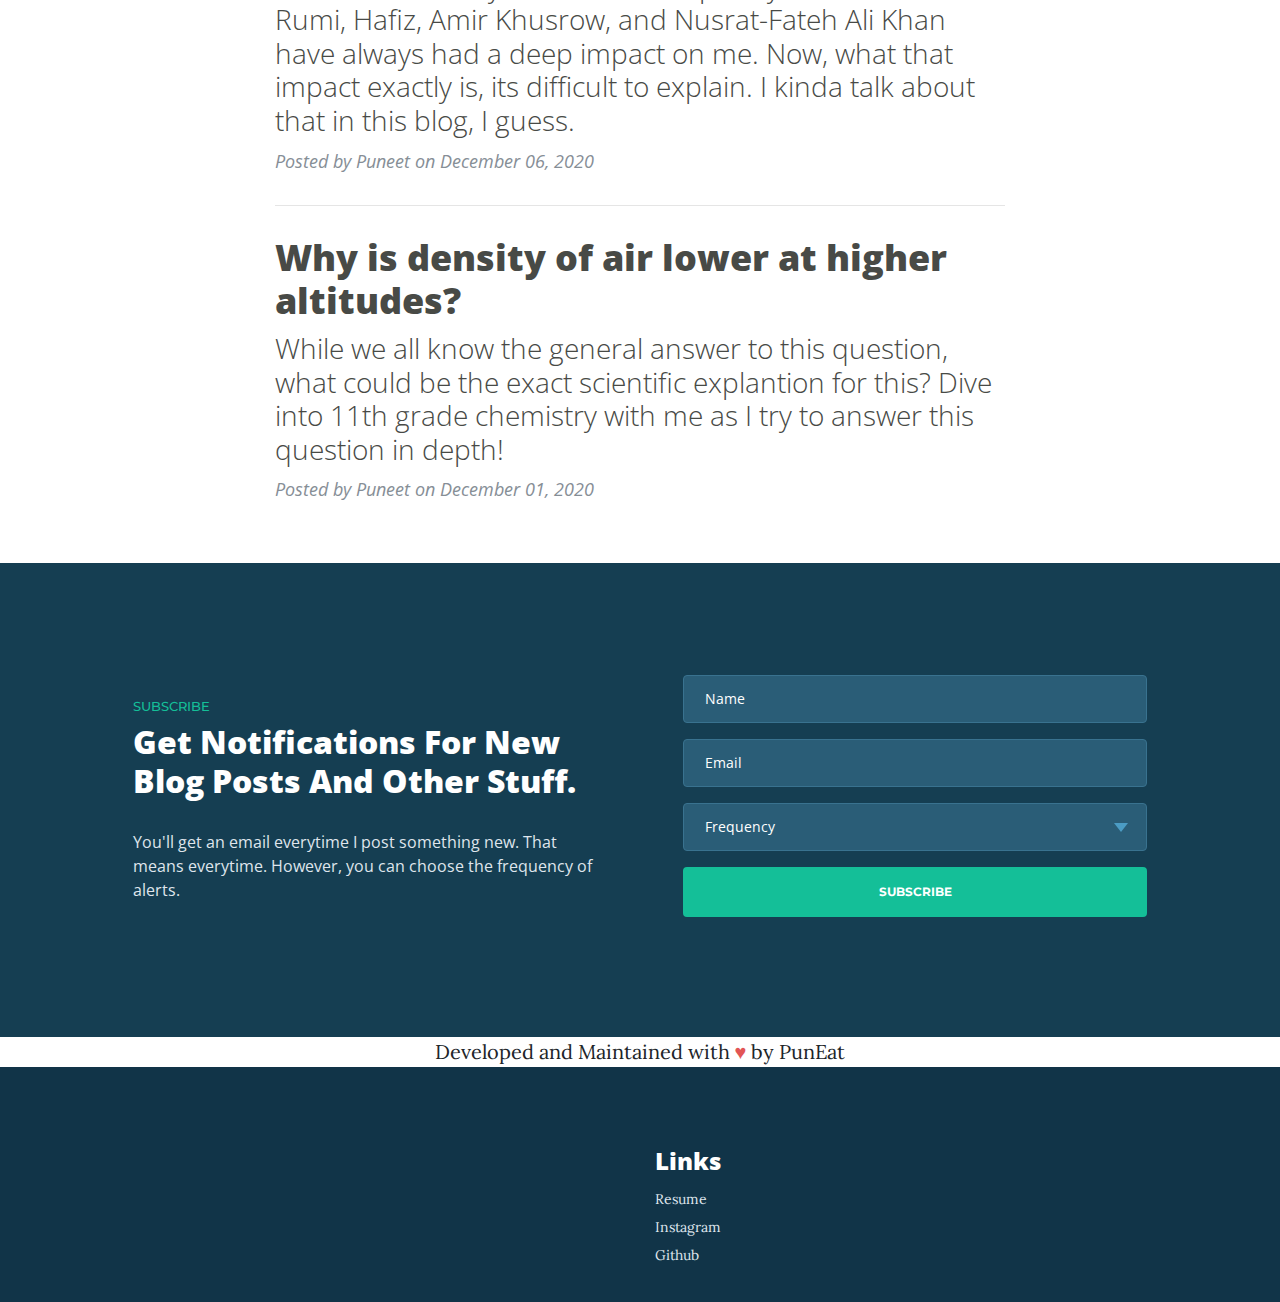
==== commit dc5b9518: "Update index.html" ====
--- a/index.html
+++ b/index.html
@@ -174,7 +174,7 @@
       <div class="col-lg-8 col-md-10 mx-auto">
 
         <div class="post-preview">
-          <a href="sufi_and_me.html">
+          <a href="#">
             <h2 class="post-title">
               Sufi Songs & Me
             </h2>
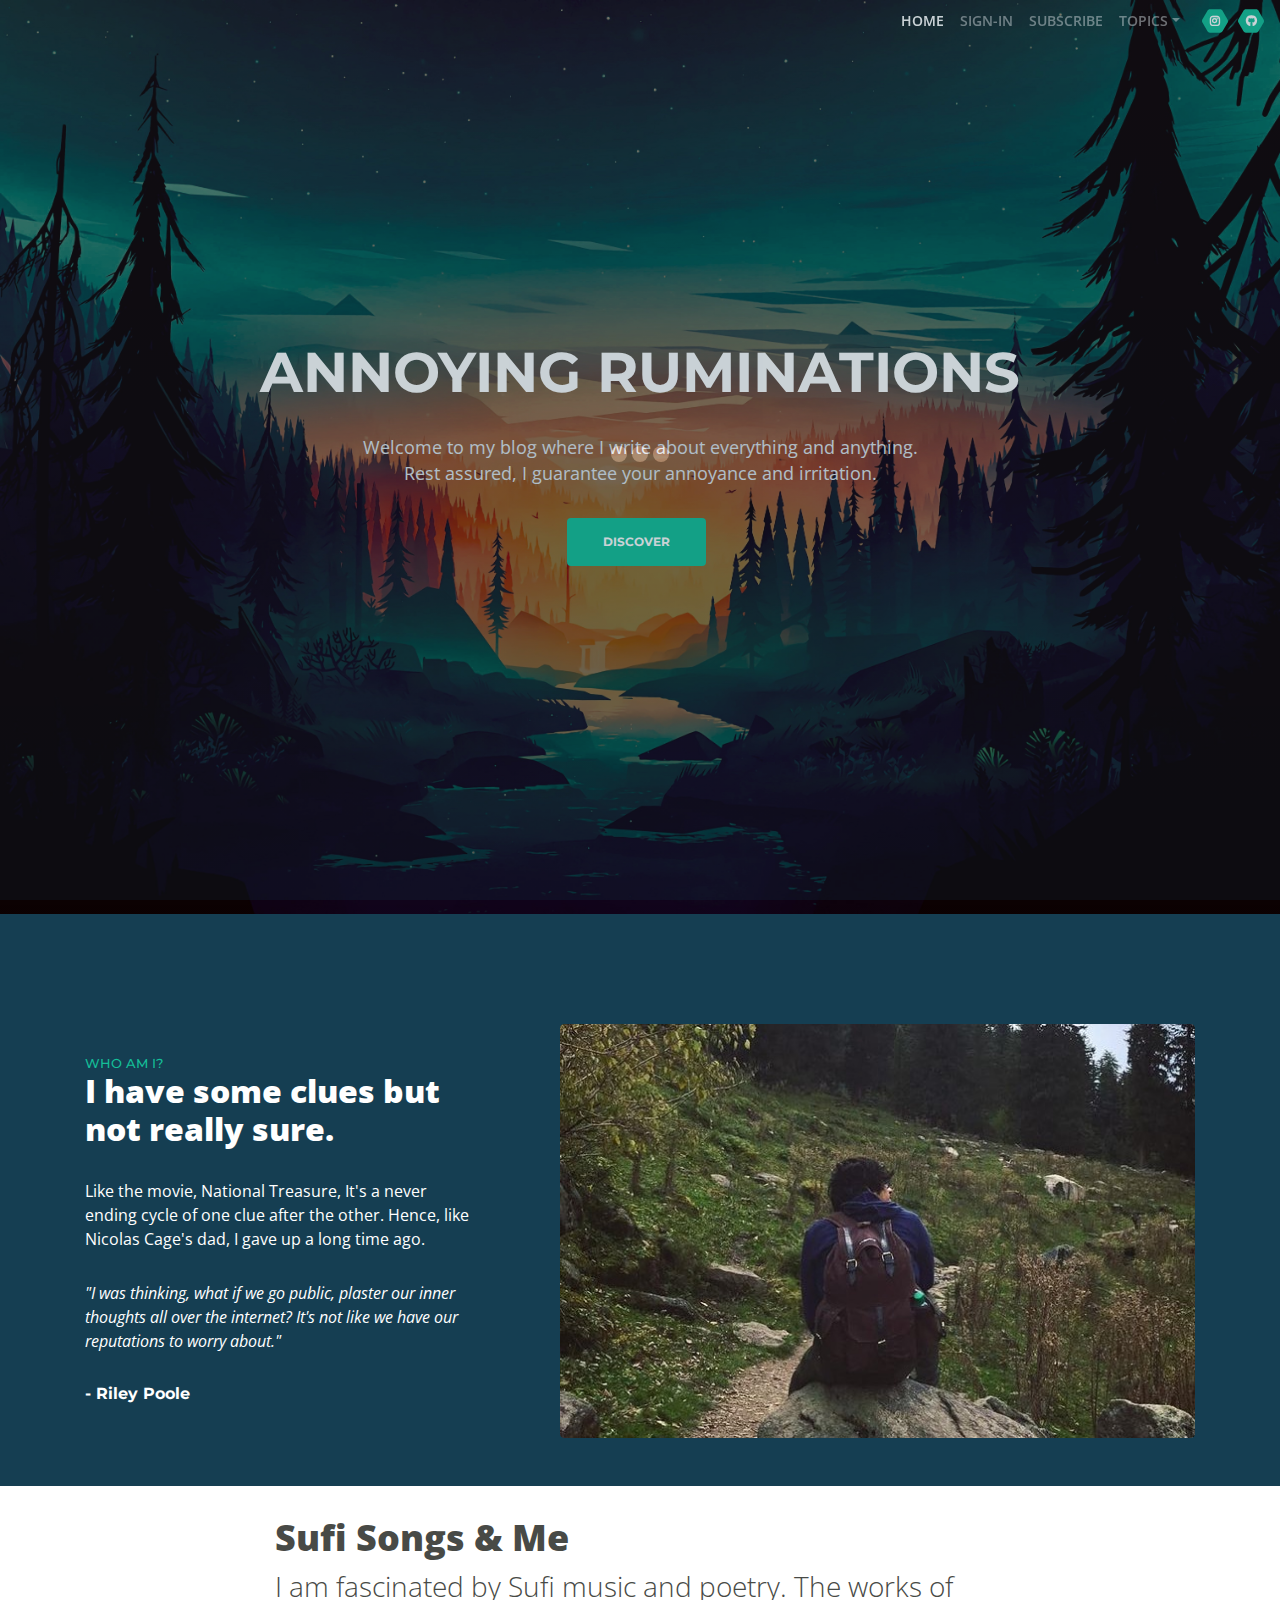
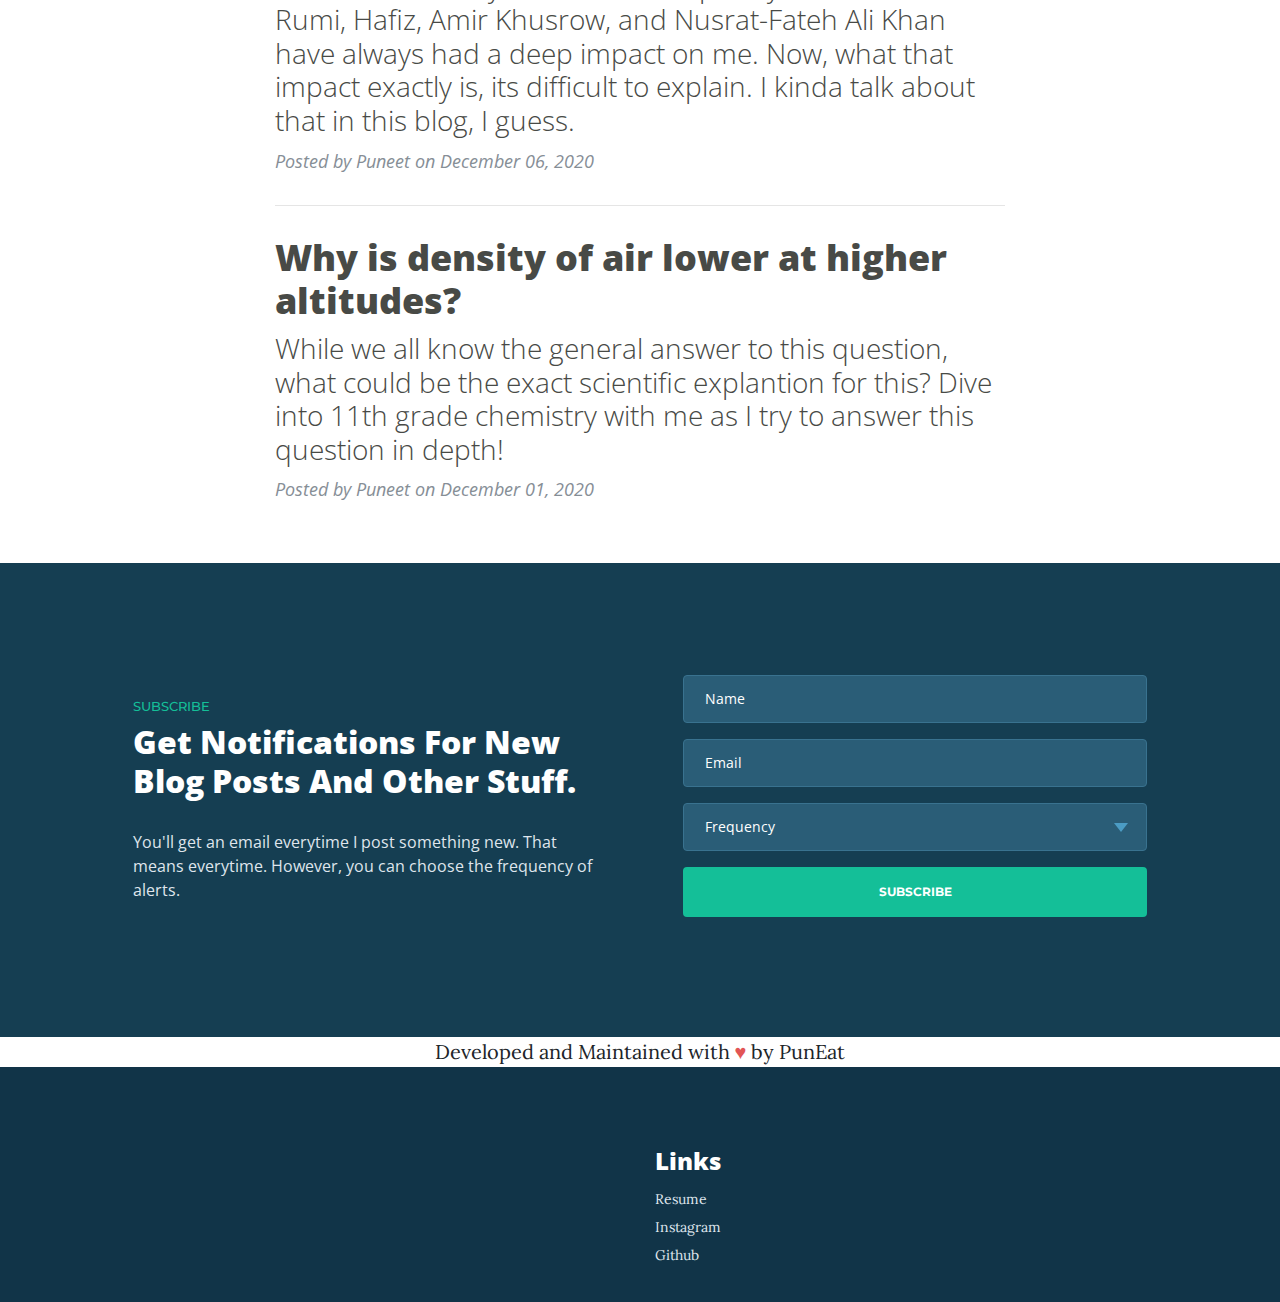
==== commit 189a0190: "sufi" ====
--- a/index.html
+++ b/index.html
@@ -174,7 +174,7 @@
       <div class="col-lg-8 col-md-10 mx-auto">
 
         <div class="post-preview">
-          <a href="#">
+          <a href="sufi_and_me.html">
             <h2 class="post-title">
               Sufi Songs & Me
             </h2>
